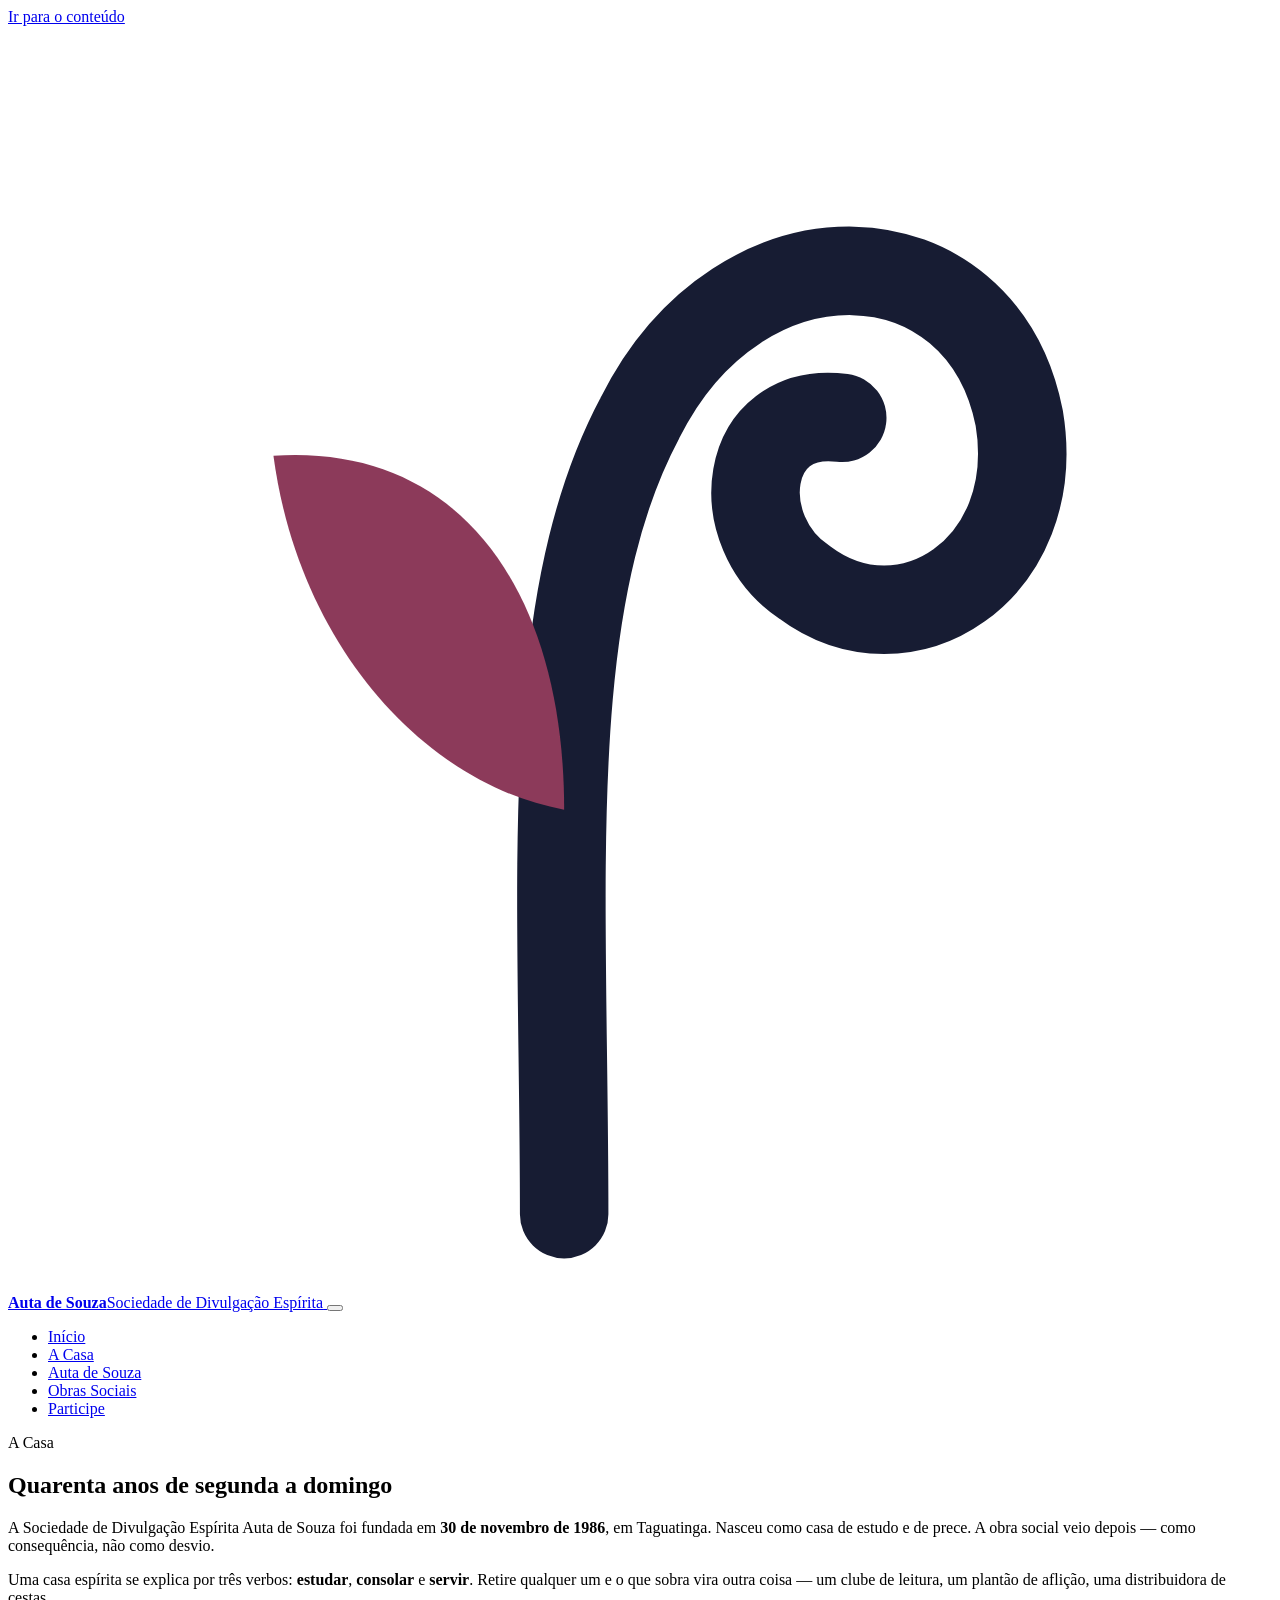
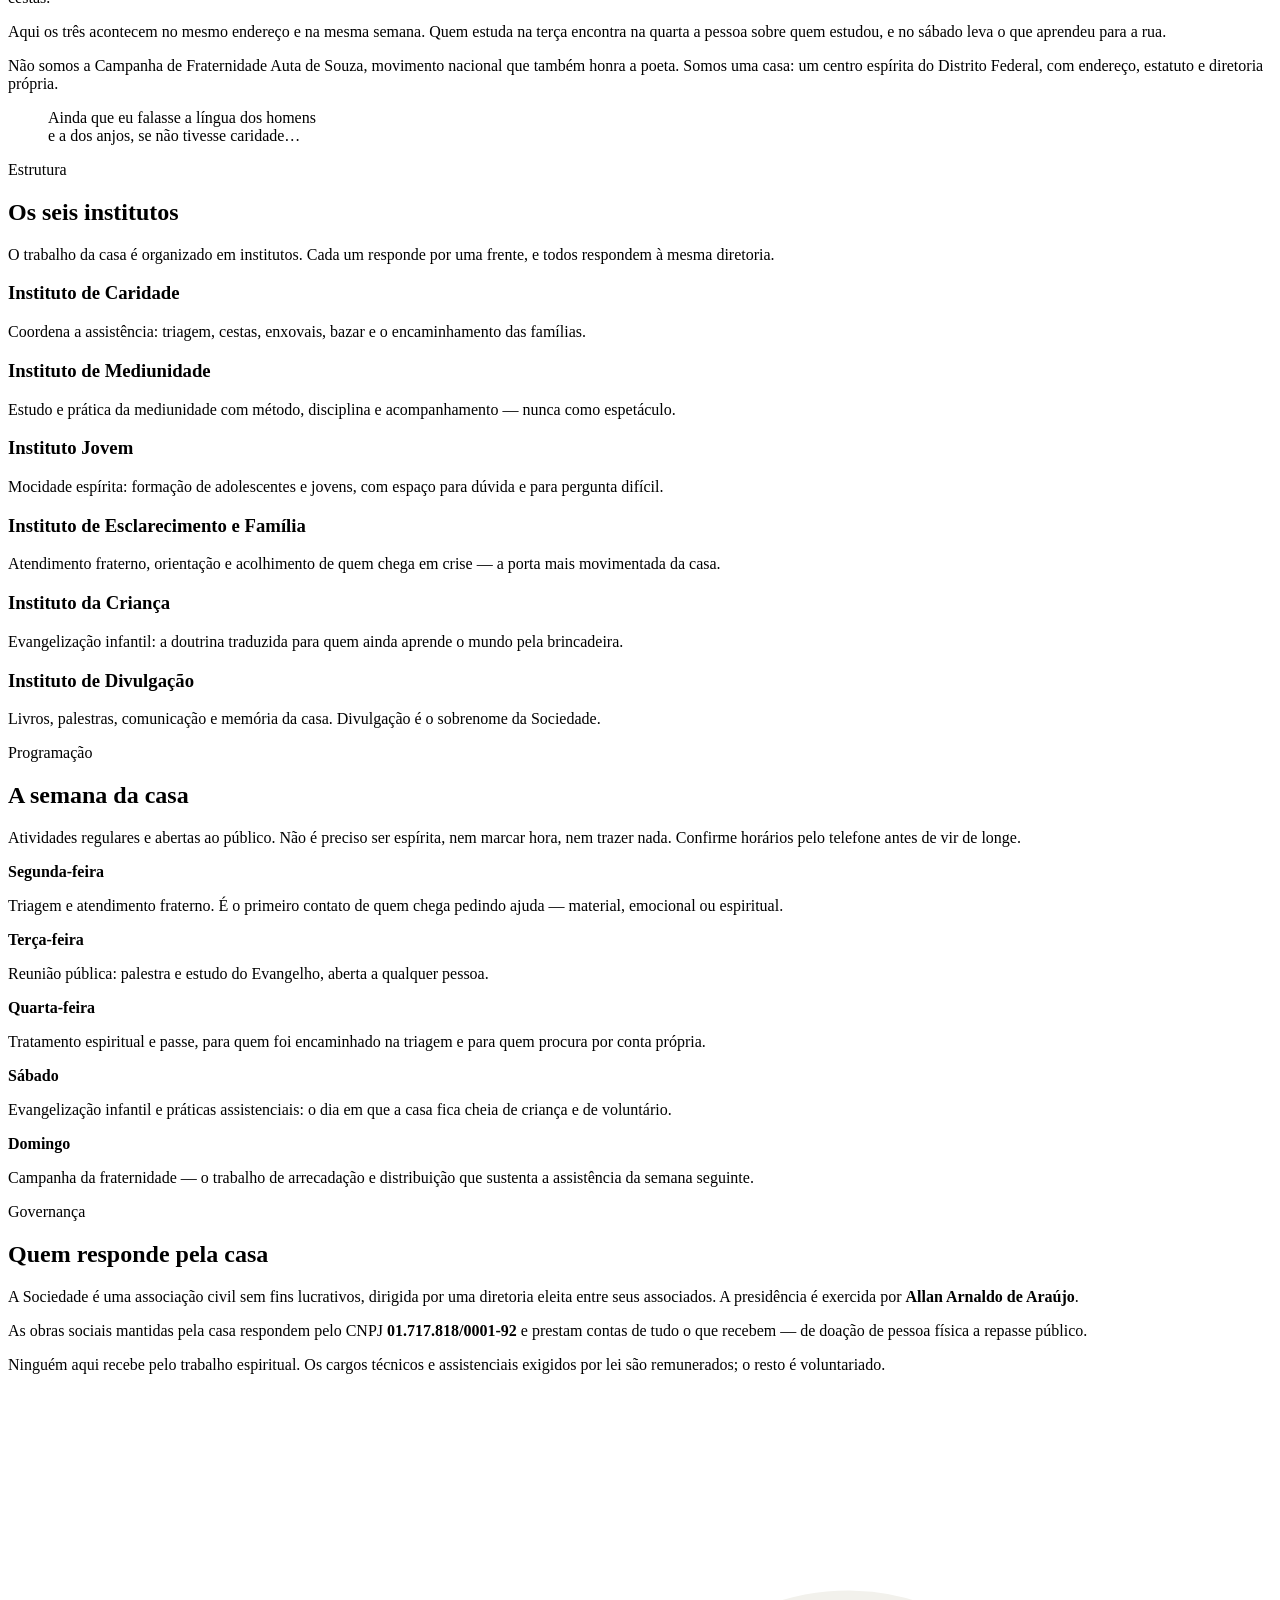
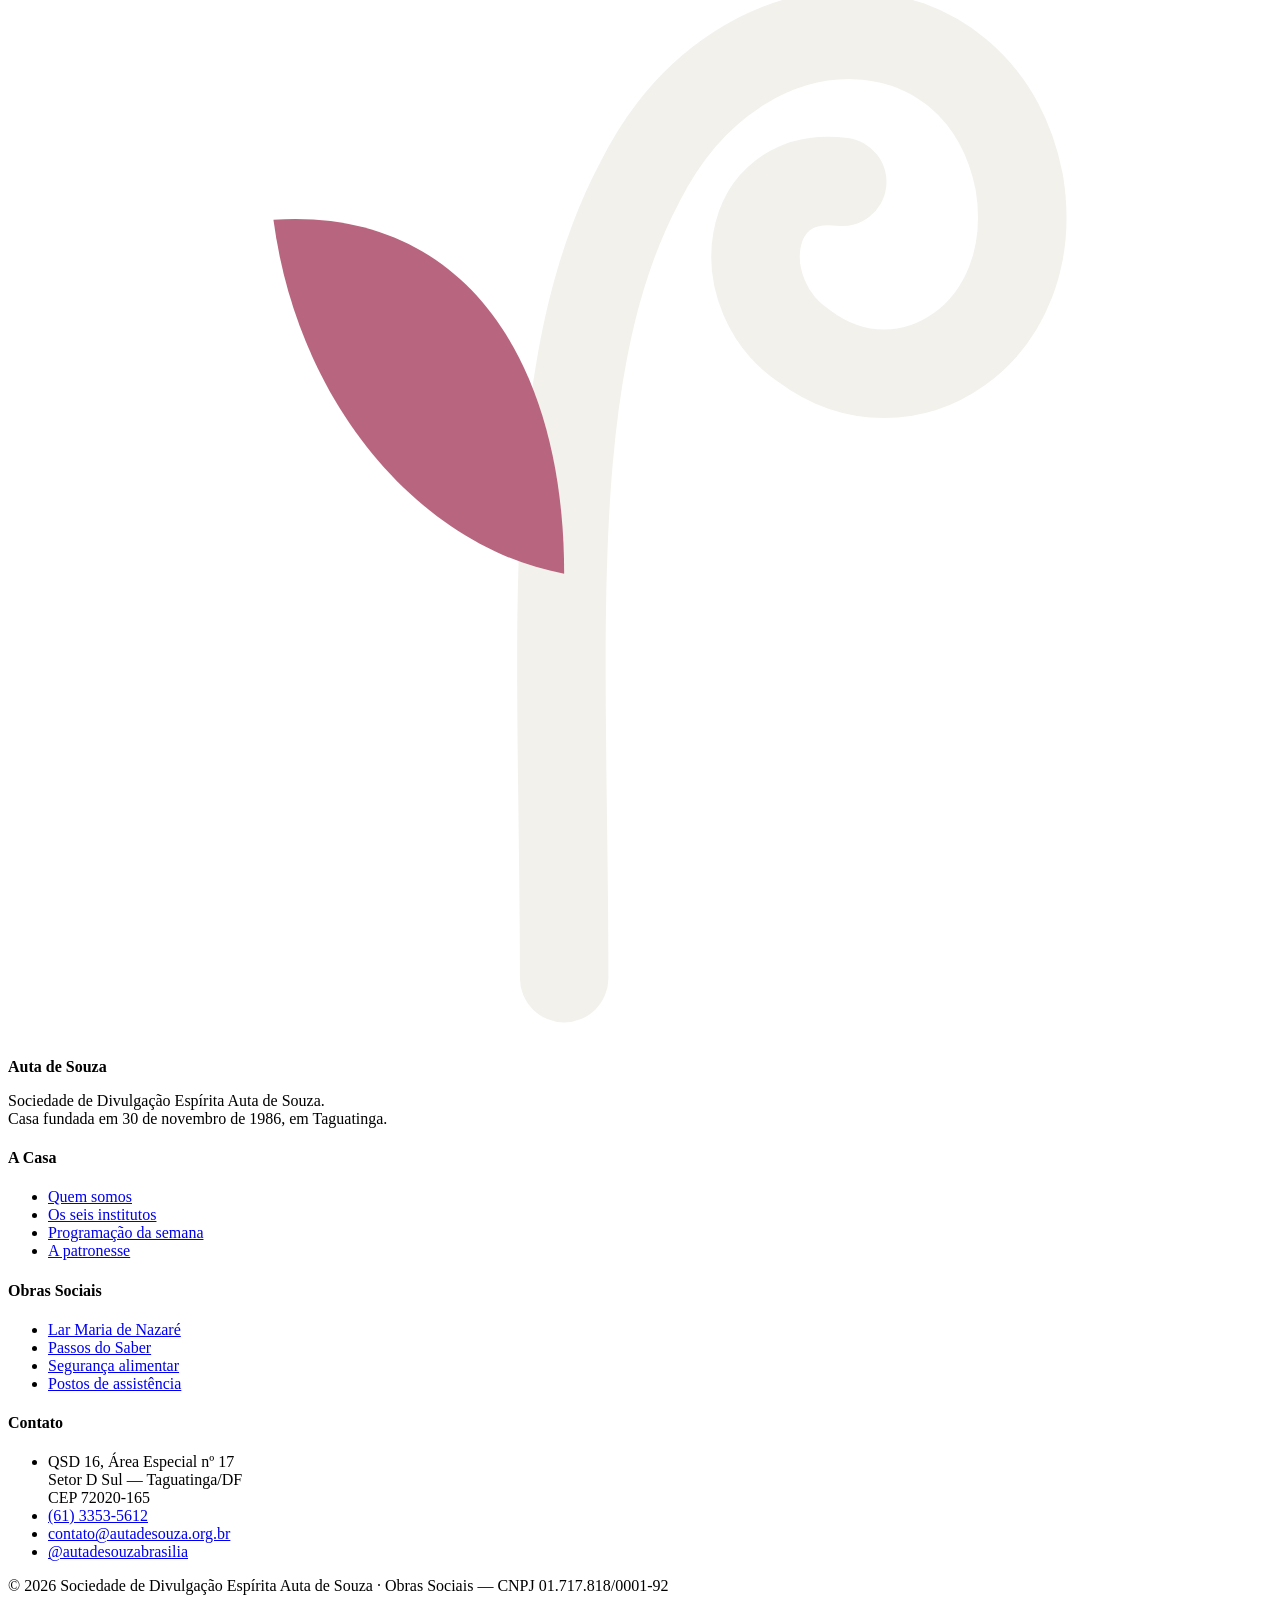
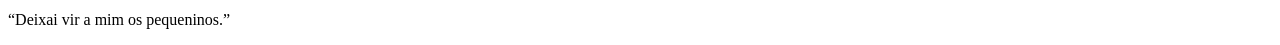
==== a-casa.html @ b7af1f91 "Add files via upload" ====
<!doctype html>
<html lang="pt-BR">
<head>
<meta charset="utf-8">
<meta name="viewport" content="width=device-width,initial-scale=1">
<title>A Casa — Sociedade de Divulgação Espírita Auta de Souza</title>
<meta name="description" content="Fundada em 30 de novembro de 1986 em Taguatinga/DF. Os seis institutos, a programação semanal e a governança da casa.">
<meta name="theme-color" content="#171C33">
<meta property="og:title" content="A Casa — Sociedade de Divulgação Espírita Auta de Souza">
<meta property="og:description" content="Fundada em 30 de novembro de 1986 em Taguatinga/DF. Os seis institutos, a programação semanal e a governança da casa.">
<meta property="og:type" content="website">
<link rel="icon" href="assets/img/marca_sociedade_dalia.svg" type="image/svg+xml">
<link rel="preconnect" href="https://fonts.googleapis.com">
<link rel="preconnect" href="https://fonts.gstatic.com" crossorigin>
<link rel="stylesheet" href="https://fonts.googleapis.com/css2?family=Cormorant+Garamond:ital,wght@0,300;0,400;0,500;0,600;1,300;1,400&family=IBM+Plex+Sans:ital,wght@0,300;0,400;0,500;0,600&display=swap">
<link rel="stylesheet" href="assets/css/style.css">
</head>
<body>
<a class="pular" href="#conteudo">Ir para o conteúdo</a>
<header id="hdr">
  <div class="wrap bar">
    <a class="brand" href="index.html">
      <svg class="" viewBox="0 0 100 100" aria-hidden="true"><path d="M44 94 C44 68 42 46 50 31 C58 15 77 16 80 31 C82 43 71 50 63 44 C57 40 58 30 66 31" stroke="#171C33" stroke-width="7" fill="none" stroke-linecap="round" stroke-linejoin="round"/><path d="M44 62 C33 60 23 49 21 34 C36 33 44 45 44 62 Z" fill="#8C3A5A"/></svg>
      <span class="bt"><b>Auta de Souza</b><span>Sociedade de Divulgação Espírita</span></span>
    </a>
    <button class="burger" id="burger" aria-label="Abrir menu" aria-controls="nav" aria-expanded="false"><i></i><i></i><i></i></button>
    <nav id="nav" aria-label="Principal">
      <ul>
        <li><a href="index.html">Início</a></li>
        <li><a href="a-casa.html" aria-current="page">A Casa</a></li>
        <li><a href="auta.html">Auta de Souza</a></li>
        <li><a href="obras-sociais.html">Obras Sociais</a></li>
        <li><a href="participe.html">Participe</a></li>
      </ul>
    </nav>
  </div>
</header>
<main id="conteudo">

<section class="pagetop">
  <div class="wrap">
    <span class="eyebrow">A Casa</span>
    <h1 class="serif">Quarenta anos de segunda a domingo</h1>
    <p>A Sociedade de Divulgação Espírita Auta de Souza foi fundada em <strong>30 de novembro de 1986</strong>,
       em Taguatinga. Nasceu como casa de estudo e de prece. A obra social veio depois — como consequência,
       não como desvio.</p>
  </div>
</section>

<section>
  <div class="wrap">
    <div class="grid g2">
      <div class="prosa rv">
        <p>Uma casa espírita se explica por três verbos: <strong>estudar</strong>, <strong>consolar</strong>
           e <strong>servir</strong>. Retire qualquer um e o que sobra vira outra coisa — um clube de leitura,
           um plantão de aflição, uma distribuidora de cestas.</p>
        <p>Aqui os três acontecem no mesmo endereço e na mesma semana. Quem estuda na terça encontra na
           quarta a pessoa sobre quem estudou, e no sábado leva o que aprendeu para a rua.</p>
        <p>Não somos a Campanha de Fraternidade Auta de Souza, movimento nacional que também honra a poeta.
           Somos uma casa: um centro espírita do Distrito Federal, com endereço, estatuto e diretoria própria.</p>
      </div>
      <blockquote class="verso rv">Ainda que eu falasse a língua dos homens<br>e a dos anjos, se não tivesse caridade…</blockquote>
    </div>
  </div>
</section>

<section id="institutos" class="escuro">
  <div class="wrap">
    <div class="sec-head rv">
      <span class="eyebrow">Estrutura</span>
      <h2 class="serif">Os seis institutos</h2>
      <p>O trabalho da casa é organizado em institutos. Cada um responde por uma frente,
         e todos respondem à mesma diretoria.</p>
    </div>
    <div class="grid g3">
      <article class="card esc rv"><h3>Instituto de Caridade</h3><p>Coordena a assistência: triagem, cestas, enxovais, bazar e o encaminhamento das famílias.</p></article>
      <article class="card esc rv"><h3>Instituto de Mediunidade</h3><p>Estudo e prática da mediunidade com método, disciplina e acompanhamento — nunca como espetáculo.</p></article>
      <article class="card esc rv"><h3>Instituto Jovem</h3><p>Mocidade espírita: formação de adolescentes e jovens, com espaço para dúvida e para pergunta difícil.</p></article>
      <article class="card esc rv"><h3>Instituto de Esclarecimento e Família</h3><p>Atendimento fraterno, orientação e acolhimento de quem chega em crise — a porta mais movimentada da casa.</p></article>
      <article class="card esc rv"><h3>Instituto da Criança</h3><p>Evangelização infantil: a doutrina traduzida para quem ainda aprende o mundo pela brincadeira.</p></article>
      <article class="card esc rv"><h3>Instituto de Divulgação</h3><p>Livros, palestras, comunicação e memória da casa. Divulgação é o sobrenome da Sociedade.</p></article>
    </div>
  </div>
</section>

<section id="semana">
  <div class="wrap">
    <div class="sec-head rv">
      <span class="eyebrow">Programação</span>
      <h2 class="serif">A semana da casa</h2>
      <p>Atividades regulares e abertas ao público. Não é preciso ser espírita, nem marcar hora,
         nem trazer nada. Confirme horários pelo telefone antes de vir de longe.</p>
    </div>
    <div class="semana rv">
      <div class="dia"><b>Segunda-feira</b><p>Triagem e atendimento fraterno. É o primeiro contato de quem chega pedindo ajuda — material, emocional ou espiritual.</p></div>
      <div class="dia"><b>Terça-feira</b><p>Reunião pública: palestra e estudo do Evangelho, aberta a qualquer pessoa.</p></div>
      <div class="dia"><b>Quarta-feira</b><p>Tratamento espiritual e passe, para quem foi encaminhado na triagem e para quem procura por conta própria.</p></div>
      <div class="dia"><b>Sábado</b><p>Evangelização infantil e práticas assistenciais: o dia em que a casa fica cheia de criança e de voluntário.</p></div>
      <div class="dia"><b>Domingo</b><p>Campanha da fraternidade — o trabalho de arrecadação e distribuição que sustenta a assistência da semana seguinte.</p></div>
    </div>
  </div>
</section>

<section class="escuro">
  <div class="wrap">
    <div class="sec-head rv"><span class="eyebrow">Governança</span><h2 class="serif">Quem responde pela casa</h2></div>
    <div class="prosa rv">
      <p>A Sociedade é uma associação civil sem fins lucrativos, dirigida por uma diretoria eleita entre
         seus associados. A presidência é exercida por <strong>Allan Arnaldo de Araújo</strong>.</p>
      <p>As obras sociais mantidas pela casa respondem pelo CNPJ <strong>01.717.818/0001-92</strong> e
         prestam contas de tudo o que recebem — de doação de pessoa física a repasse público.</p>
      <p>Ninguém aqui recebe pelo trabalho espiritual. Os cargos técnicos e assistenciais exigidos por lei
         são remunerados; o resto é voluntariado.</p>
    </div>
  </div>
</section>
</main>
<footer>
  <div class="wrap">
    <div class="cols">
      <div>
        <div class="fbrand"><svg class="" viewBox="0 0 100 100" aria-hidden="true"><path d="M44 94 C44 68 42 46 50 31 C58 15 77 16 80 31 C82 43 71 50 63 44 C57 40 58 30 66 31" stroke="#F2F1EC" stroke-width="7" fill="none" stroke-linecap="round" stroke-linejoin="round"/><path d="M44 62 C33 60 23 49 21 34 C36 33 44 45 44 62 Z" fill="#B8657F"/></svg><b>Auta de Souza</b></div>
        <p>Sociedade de Divulgação Espírita Auta de Souza.<br>Casa fundada em 30 de novembro de 1986, em Taguatinga.</p>
      </div>
      <div>
        <h4>A Casa</h4>
        <ul>
          <li><a href="a-casa.html">Quem somos</a></li>
          <li><a href="a-casa.html#institutos">Os seis institutos</a></li>
          <li><a href="a-casa.html#semana">Programação da semana</a></li>
          <li><a href="auta.html">A patronesse</a></li>
        </ul>
      </div>
      <div>
        <h4>Obras Sociais</h4>
        <ul>
          <li><a href="obras-sociais.html#lar">Lar Maria de Nazaré</a></li>
          <li><a href="obras-sociais.html#passos">Passos do Saber</a></li>
          <li><a href="obras-sociais.html#alimentar">Segurança alimentar</a></li>
          <li><a href="obras-sociais.html#assistencia">Postos de assistência</a></li>
        </ul>
      </div>
      <div>
        <h4>Contato</h4>
        <ul>
          <li>QSD 16, Área Especial nº 17<br>Setor D Sul — Taguatinga/DF<br>CEP 72020-165</li>
          <li><a href="tel:+556133535612">(61) 3353-5612</a></li>
          <li><a href="mailto:contato@autadesouza.org.br">contato@autadesouza.org.br</a></li>
          <li><a href="https://www.instagram.com/autadesouzabrasilia/" rel="noopener">@autadesouzabrasilia</a></li>
        </ul>
      </div>
    </div>
    <div class="fim">
      <p>© 2026 Sociedade de Divulgação Espírita Auta de Souza · Obras Sociais — CNPJ 01.717.818/0001-92</p>
      <p style="margin-top:.4rem">“Deixai vir a mim os pequeninos.”</p>
    </div>
  </div>
</footer>
<script src="assets/js/main.js"></script>
</body>
</html>
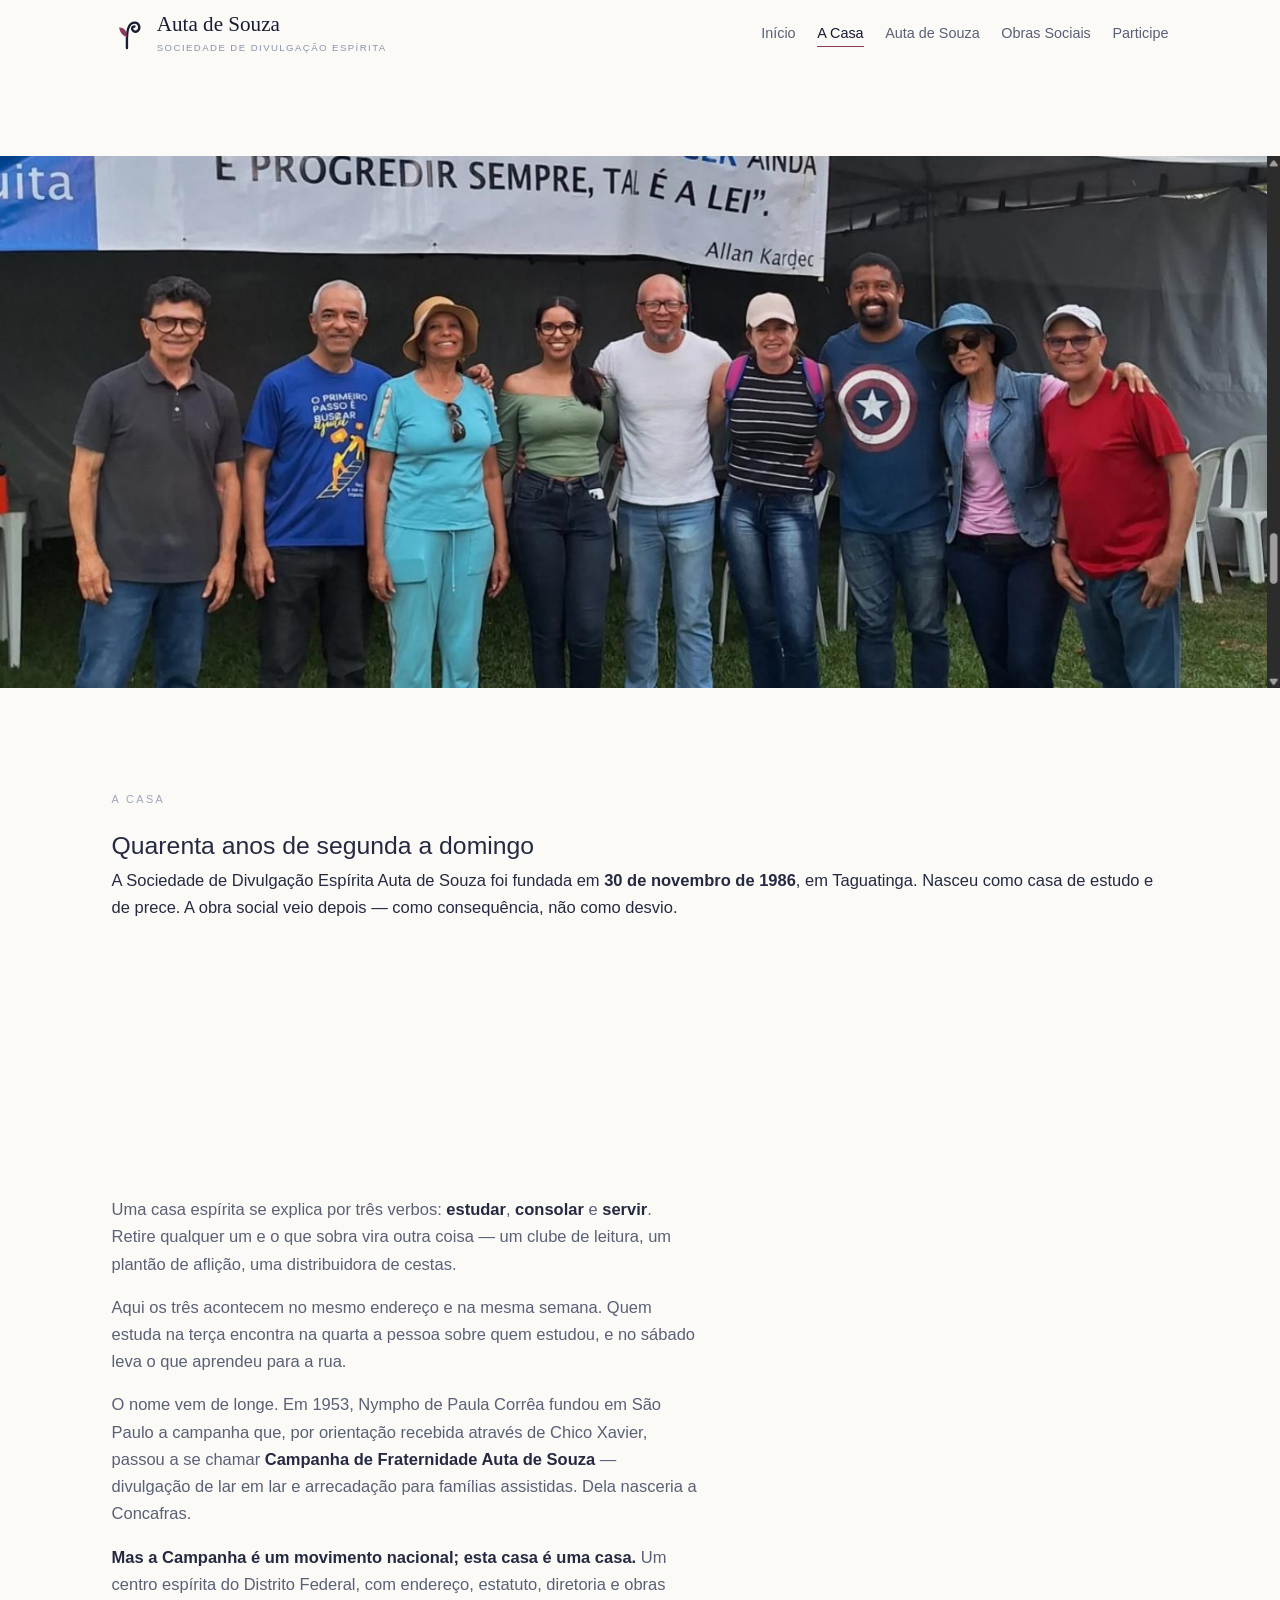
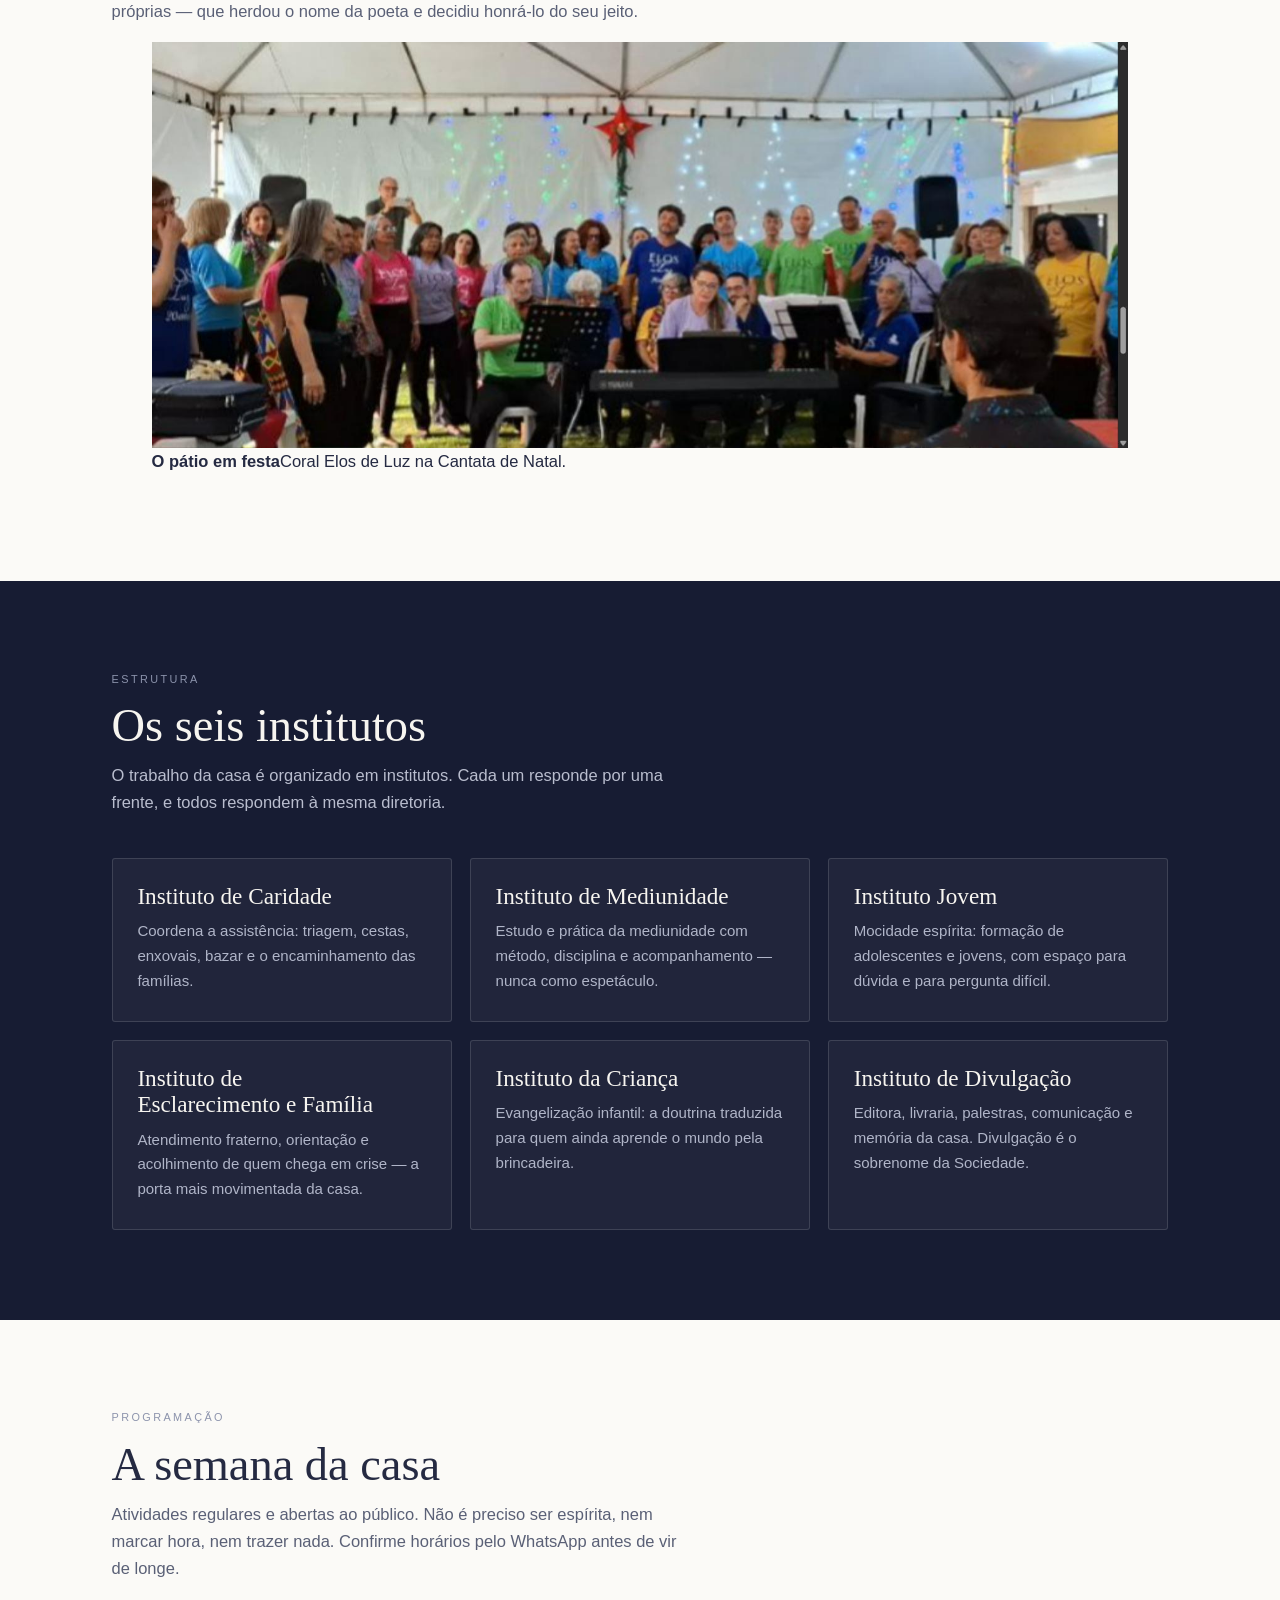
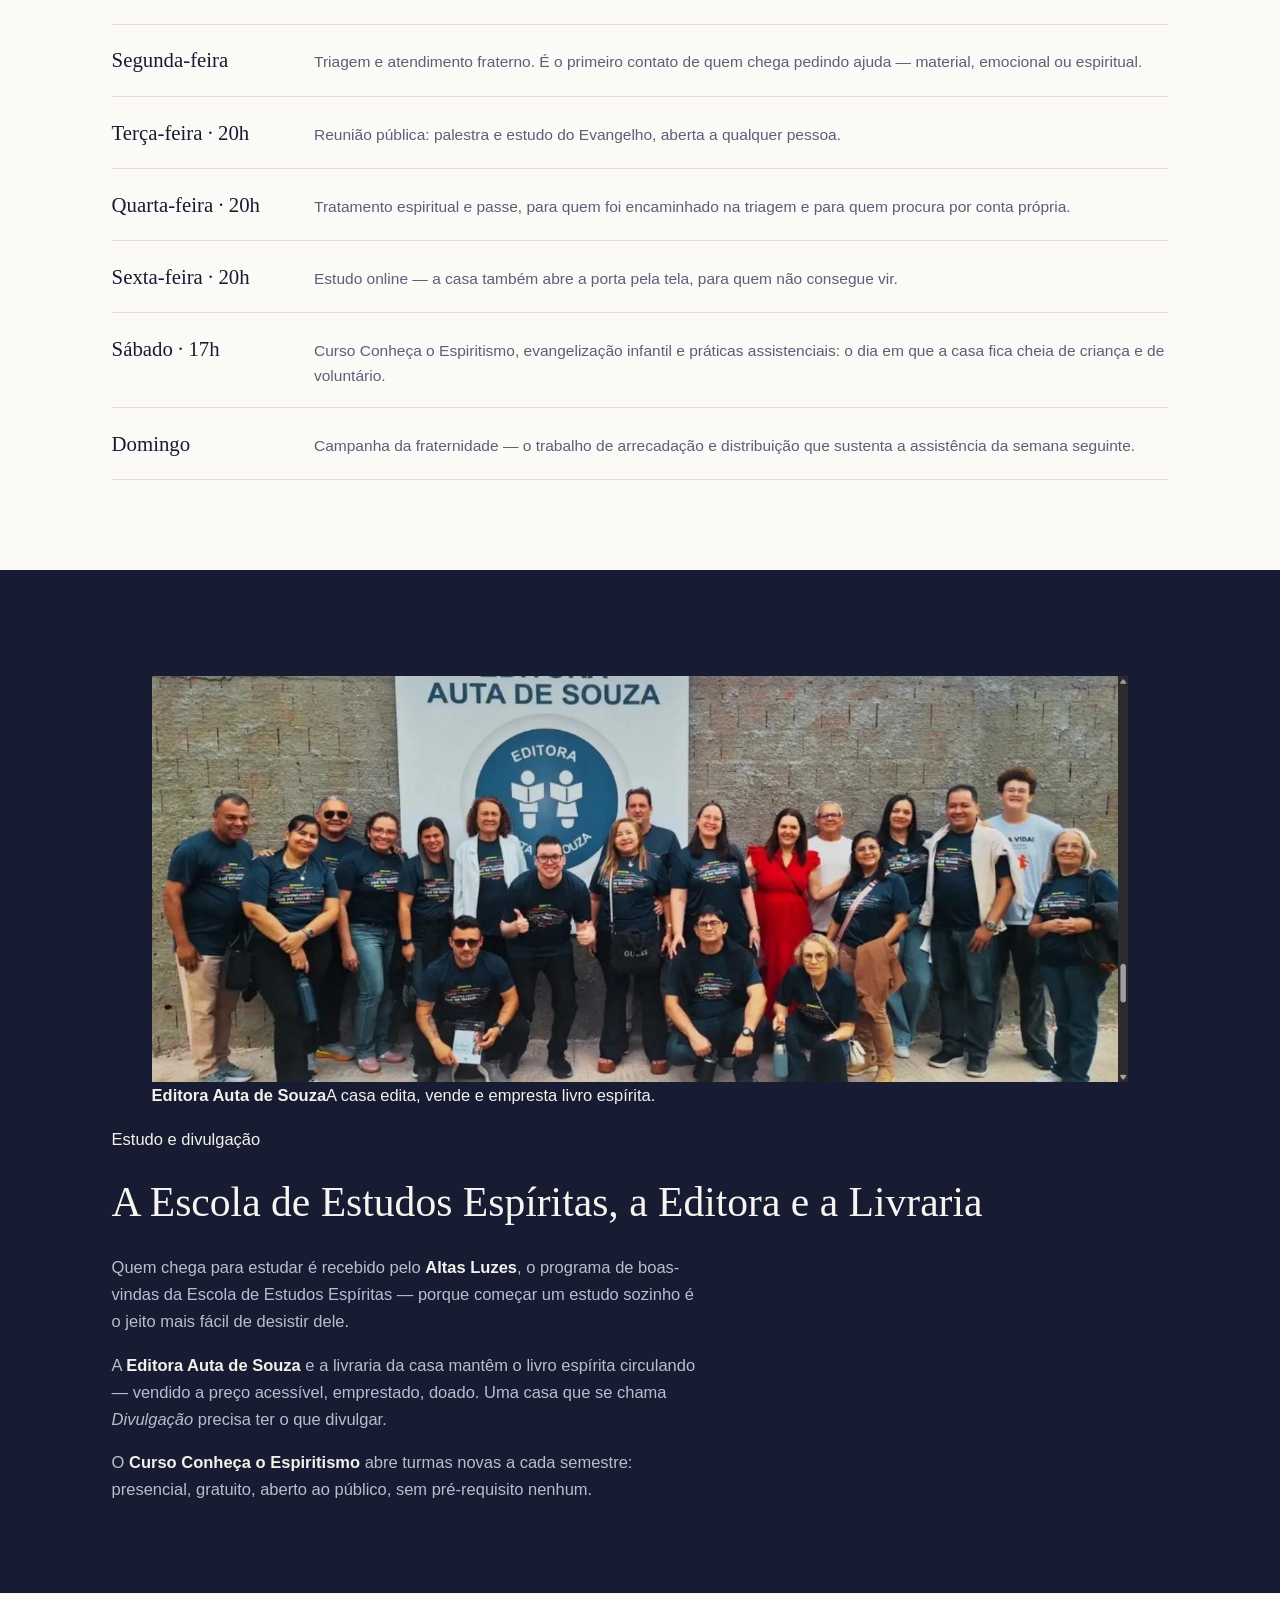
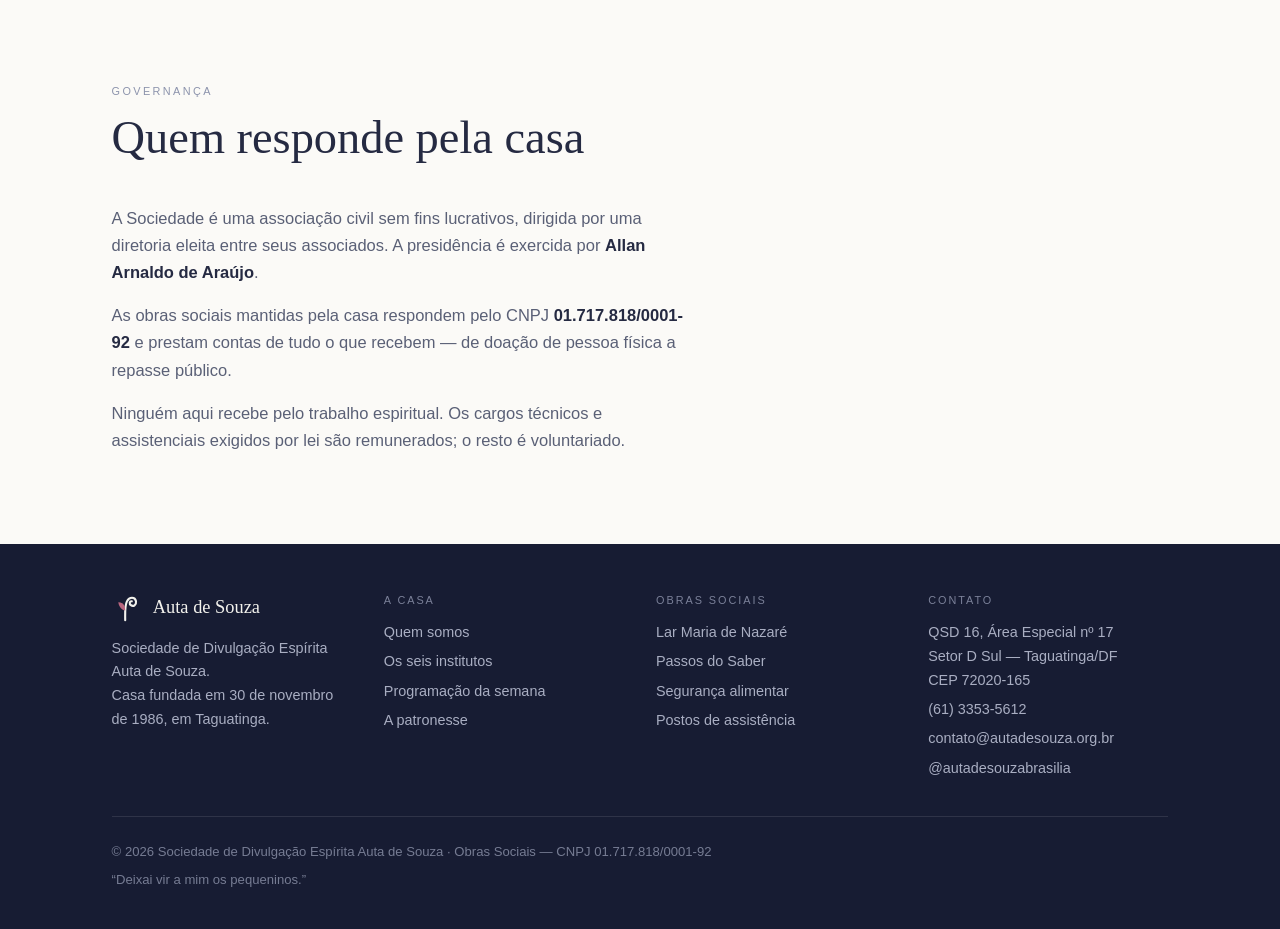
==== commit 0dbb4160: "Add files via upload" ====
--- a/a-casa.html
+++ b/a-casa.html
@@ -4,10 +4,10 @@
 <meta charset="utf-8">
 <meta name="viewport" content="width=device-width,initial-scale=1">
 <title>A Casa — Sociedade de Divulgação Espírita Auta de Souza</title>
-<meta name="description" content="Fundada em 30 de novembro de 1986 em Taguatinga/DF. Os seis institutos, a programação semanal e a governança da casa.">
+<meta name="description" content="Fundada em 30 de novembro de 1986 em Taguatinga/DF. Os seis institutos, a programação semanal, a Escola de Estudos Espíritas e a governança da casa.">
 <meta name="theme-color" content="#171C33">
 <meta property="og:title" content="A Casa — Sociedade de Divulgação Espírita Auta de Souza">
-<meta property="og:description" content="Fundada em 30 de novembro de 1986 em Taguatinga/DF. Os seis institutos, a programação semanal e a governança da casa.">
+<meta property="og:description" content="Fundada em 30 de novembro de 1986 em Taguatinga/DF. Os seis institutos, a programação semanal, a Escola de Estudos Espíritas e a governança da casa.">
 <meta property="og:type" content="website">
 <link rel="icon" href="assets/img/marca_sociedade_dalia.svg" type="image/svg+xml">
 <link rel="preconnect" href="https://fonts.googleapis.com">
@@ -37,11 +37,12 @@
 </header>
 <main id="conteudo">
 
-<section class="pagetop">
-  <div class="wrap">
-    <span class="eyebrow">A Casa</span>
-    <h1 class="serif">Quarenta anos de segunda a domingo</h1>
-    <p>A Sociedade de Divulgação Espírita Auta de Souza foi fundada em <strong>30 de novembro de 1986</strong>,
+<section class="hero-foto" style="--h:1">
+  <div class="bg"><img src="assets/img/voluntarios-encontro.jpg" alt="Trabalhadores da casa reunidos em encontro"></div>
+  <div class="wrap" style="padding-block:clamp(3.4rem,8vw,6rem)">
+    <span class="eyebrow" style="color:#9FA5BC">A Casa</span>
+    <h1 style="margin-top:.9rem">Quarenta anos de segunda a domingo</h1>
+    <p class="lead">A Sociedade de Divulgação Espírita Auta de Souza foi fundada em <strong>30 de novembro de 1986</strong>,
        em Taguatinga. Nasceu como casa de estudo e de prece. A obra social veio depois — como consequência,
        não como desvio.</p>
   </div>
@@ -49,17 +50,22 @@
 
 <section>
   <div class="wrap">
-    <div class="grid g2">
+    <div class="duo">
       <div class="prosa rv">
         <p>Uma casa espírita se explica por três verbos: <strong>estudar</strong>, <strong>consolar</strong>
            e <strong>servir</strong>. Retire qualquer um e o que sobra vira outra coisa — um clube de leitura,
            um plantão de aflição, uma distribuidora de cestas.</p>
         <p>Aqui os três acontecem no mesmo endereço e na mesma semana. Quem estuda na terça encontra na
            quarta a pessoa sobre quem estudou, e no sábado leva o que aprendeu para a rua.</p>
-        <p>Não somos a Campanha de Fraternidade Auta de Souza, movimento nacional que também honra a poeta.
-           Somos uma casa: um centro espírita do Distrito Federal, com endereço, estatuto e diretoria própria.</p>
+        <p>O nome vem de longe. Em 1953, Nympho de Paula Corrêa fundou em São Paulo a campanha que,
+           por orientação recebida através de Chico Xavier, passou a se chamar
+           <strong>Campanha de Fraternidade Auta de Souza</strong> — divulgação de lar em lar e arrecadação
+           para famílias assistidas. Dela nasceria a Concafras.</p>
+        <p><strong>Mas a Campanha é um movimento nacional; esta casa é uma casa.</strong> Um centro espírita
+           do Distrito Federal, com endereço, estatuto, diretoria e obras próprias — que herdou o nome da
+           poeta e decidiu honrá-lo do seu jeito.</p>
       </div>
-      <blockquote class="verso rv">Ainda que eu falasse a língua dos homens<br>e a dos anjos, se não tivesse caridade…</blockquote>
+      <figure class="foto rv"><img src="assets/img/coral-elos-de-luz.jpg" alt="O pátio em festa" loading="lazy"><figcaption><b>O pátio em festa</b>Coral Elos de Luz na Cantata de Natal.</figcaption></figure>
     </div>
   </div>
 </section>
@@ -78,7 +84,7 @@
       <article class="card esc rv"><h3>Instituto Jovem</h3><p>Mocidade espírita: formação de adolescentes e jovens, com espaço para dúvida e para pergunta difícil.</p></article>
       <article class="card esc rv"><h3>Instituto de Esclarecimento e Família</h3><p>Atendimento fraterno, orientação e acolhimento de quem chega em crise — a porta mais movimentada da casa.</p></article>
       <article class="card esc rv"><h3>Instituto da Criança</h3><p>Evangelização infantil: a doutrina traduzida para quem ainda aprende o mundo pela brincadeira.</p></article>
-      <article class="card esc rv"><h3>Instituto de Divulgação</h3><p>Livros, palestras, comunicação e memória da casa. Divulgação é o sobrenome da Sociedade.</p></article>
+      <article class="card esc rv"><h3>Instituto de Divulgação</h3><p>Editora, livraria, palestras, comunicação e memória da casa. Divulgação é o sobrenome da Sociedade.</p></article>
     </div>
   </div>
 </section>
@@ -89,19 +95,41 @@
       <span class="eyebrow">Programação</span>
       <h2 class="serif">A semana da casa</h2>
       <p>Atividades regulares e abertas ao público. Não é preciso ser espírita, nem marcar hora,
-         nem trazer nada. Confirme horários pelo telefone antes de vir de longe.</p>
+         nem trazer nada. Confirme horários pelo WhatsApp antes de vir de longe.</p>
     </div>
     <div class="semana rv">
       <div class="dia"><b>Segunda-feira</b><p>Triagem e atendimento fraterno. É o primeiro contato de quem chega pedindo ajuda — material, emocional ou espiritual.</p></div>
-      <div class="dia"><b>Terça-feira</b><p>Reunião pública: palestra e estudo do Evangelho, aberta a qualquer pessoa.</p></div>
-      <div class="dia"><b>Quarta-feira</b><p>Tratamento espiritual e passe, para quem foi encaminhado na triagem e para quem procura por conta própria.</p></div>
-      <div class="dia"><b>Sábado</b><p>Evangelização infantil e práticas assistenciais: o dia em que a casa fica cheia de criança e de voluntário.</p></div>
+      <div class="dia"><b>Terça-feira · 20h</b><p>Reunião pública: palestra e estudo do Evangelho, aberta a qualquer pessoa.</p></div>
+      <div class="dia"><b>Quarta-feira · 20h</b><p>Tratamento espiritual e passe, para quem foi encaminhado na triagem e para quem procura por conta própria.</p></div>
+      <div class="dia"><b>Sexta-feira · 20h</b><p>Estudo online — a casa também abre a porta pela tela, para quem não consegue vir.</p></div>
+      <div class="dia"><b>Sábado · 17h</b><p>Curso Conheça o Espiritismo, evangelização infantil e práticas assistenciais: o dia em que a casa fica cheia de criança e de voluntário.</p></div>
       <div class="dia"><b>Domingo</b><p>Campanha da fraternidade — o trabalho de arrecadação e distribuição que sustenta a assistência da semana seguinte.</p></div>
     </div>
   </div>
 </section>
 
 <section class="escuro">
+  <div class="wrap">
+    <div class="duo inv">
+      <figure class="foto rv"><img src="assets/img/equipe-editora.jpg" alt="Editora Auta de Souza" loading="lazy"><figcaption><b>Editora Auta de Souza</b>A casa edita, vende e empresta livro espírita.</figcaption></figure>
+      <div>
+        <span class="pill">Estudo e divulgação</span>
+        <h2 class="serif" style="font-size:clamp(1.8rem,3.4vw,2.6rem);margin:.9rem 0 1.1rem;color:#F7F5F0">A Escola de Estudos Espíritas, a Editora e a Livraria</h2>
+        <div class="prosa">
+          <p>Quem chega para estudar é recebido pelo <strong>Altas Luzes</strong>, o programa de boas-vindas da
+             Escola de Estudos Espíritas — porque começar um estudo sozinho é o jeito mais fácil de desistir dele.</p>
+          <p>A <strong>Editora Auta de Souza</strong> e a livraria da casa mantêm o livro espírita circulando —
+             vendido a preço acessível, emprestado, doado. Uma casa que se chama <em>Divulgação</em> precisa
+             ter o que divulgar.</p>
+          <p>O <strong>Curso Conheça o Espiritismo</strong> abre turmas novas a cada semestre: presencial,
+             gratuito, aberto ao público, sem pré-requisito nenhum.</p>
+        </div>
+      </div>
+    </div>
+  </div>
+</section>
+
+<section>
   <div class="wrap">
     <div class="sec-head rv"><span class="eyebrow">Governança</span><h2 class="serif">Quem responde pela casa</h2></div>
     <div class="prosa rv">
--- a/assets/css/style.css
+++ b/assets/css/style.css
@@ -0,0 +1,170 @@
+/* Sociedade de Divulgação Espírita Auta de Souza — sistema visual */
+:root{
+  --noite:#171C33; --noite-2:#2E3554; --dalia:#8C3A5A; --dalia-cl:#B8657F;
+  --horto:#3F6B54; --luz:#C08A4E; --cerrado:#2F6E8C;
+  --papel:#FBFAF7; --papel-2:#F3F0E9; --branco:#fff;
+  --texto:#252A42; --texto-2:#5A6076; --mist:#8C93AC; --linha:#E2DFD7;
+  --serif:"Cormorant Garamond",Georgia,"Times New Roman",serif;
+  --sans:"IBM Plex Sans",-apple-system,BlinkMacSystemFont,"Segoe UI",Roboto,sans-serif;
+  --wrap:1140px; --sombra:0 1px 2px rgba(23,28,51,.05),0 14px 40px -22px rgba(23,28,51,.28);
+}
+*{box-sizing:border-box}
+.pular{position:absolute;left:-999px;top:0;z-index:100;background:var(--noite);color:#fff;padding:.7rem 1.1rem}
+.pular:focus{left:0}
+html{scroll-behavior:smooth}
+body{margin:0;background:var(--papel);color:var(--texto);font-family:var(--sans);
+  font-size:16.5px;line-height:1.65;-webkit-font-smoothing:antialiased}
+img{max-width:100%;display:block}
+a{color:inherit;text-decoration:none}
+h1,h2,h3,h4{margin:0;font-weight:400;text-wrap:balance}
+p{margin:0}
+.wrap{max-width:var(--wrap);margin-inline:auto;padding-inline:clamp(1.15rem,4vw,2.6rem)}
+section{padding-block:clamp(3.6rem,7vw,6.2rem)}
+.serif{font-family:var(--serif)}
+.eyebrow{font-size:.68rem;letter-spacing:.22em;text-transform:uppercase;color:var(--mist);font-weight:500}
+.rule{height:1px;background:var(--linha);border:0;margin:0}
+
+/* cabeçalho */
+header{position:sticky;top:0;z-index:60;background:rgba(251,250,247,.92);
+  backdrop-filter:saturate(1.4) blur(10px);border-bottom:1px solid transparent;transition:border-color .3s}
+header.solid{border-bottom-color:var(--linha)}
+.bar{display:flex;align-items:center;gap:1.2rem;padding-block:.75rem}
+.brand{display:flex;align-items:center;gap:.7rem}
+.brand svg{width:34px;height:34px;flex:none}
+.brand b{font-family:var(--serif);font-size:1.32rem;font-weight:500;line-height:1;color:var(--noite)}
+.brand .bt{display:block}
+.brand .bt span{display:block;font-size:.6rem;letter-spacing:.15em;text-transform:uppercase;color:var(--mist);margin-top:.16rem;line-height:1.2}
+@media(max-width:420px){.brand .bt span{display:none}}
+nav{margin-left:auto}
+nav ul{display:flex;gap:1.35rem;list-style:none;margin:0;padding:0}
+nav a{font-size:.9rem;color:var(--texto-2);padding-block:.3rem;border-bottom:1.5px solid transparent}
+nav a:hover,nav a:focus-visible{color:var(--noite);border-bottom-color:var(--dalia)}
+.burger{display:none;margin-left:auto;background:none;border:0;padding:.4rem;cursor:pointer}
+.burger i{display:block;width:22px;height:1.6px;background:var(--noite);margin:4px 0}
+@media(max-width:900px){
+  nav{position:fixed;inset:56px 0 auto;background:var(--papel);border-bottom:1px solid var(--linha);
+    display:none;padding:1rem 1.4rem 1.6rem}
+  nav.open{display:block}
+  nav ul{flex-direction:column;gap:.2rem}
+  nav a{display:block;padding-block:.6rem;border-bottom:1px solid var(--linha)}
+  .burger{display:block}
+}
+
+/* hero */
+.hero{background:var(--noite);color:#F2F1EC;position:relative;overflow:hidden}
+.hero::after{content:"";position:absolute;inset:auto -10% -40% 40%;height:70%;
+  background:radial-gradient(closest-side,rgba(140,58,90,.32),transparent 70%);pointer-events:none}
+.hero .wrap{position:relative;z-index:2;padding-block:clamp(4rem,11vw,8rem)}
+.hero .mark{width:74px;height:74px;margin-bottom:2rem}
+.hero h1{font-family:var(--serif);font-size:clamp(2.5rem,7vw,5rem);line-height:1.02;
+  font-weight:300;letter-spacing:-.015em;max-width:16ch}
+.hero h1 em{font-style:italic;color:var(--dalia-cl)}
+.hero p{margin-top:1.4rem;max-width:52ch;color:#C3C6D6;font-size:1.06rem}
+.hero .acts{display:flex;flex-wrap:wrap;gap:.75rem;margin-top:2.2rem}
+.btn{display:inline-block;padding:.72rem 1.5rem;border-radius:2px;font-size:.92rem;font-weight:500;
+  border:1px solid transparent;transition:transform .18s ease,background .2s}
+.btn:hover{transform:translateY(-1px)}
+.btn-d{background:var(--dalia);color:#fff}
+.btn-d:hover{background:#7B3150}
+.btn-g{border-color:rgba(255,255,255,.36);color:#F2F1EC}
+.btn-g:hover{background:rgba(255,255,255,.09)}
+.btn-n{background:var(--noite);color:#F2F1EC}
+
+/* faixa de números */
+.faixa{background:var(--papel-2);border-block:1px solid var(--linha)}
+.faixa .wrap{display:grid;gap:1.4rem;grid-template-columns:repeat(auto-fit,minmax(180px,1fr));
+  padding-block:2.4rem}
+.num b{font-family:var(--serif);font-size:2.6rem;line-height:1;color:var(--noite);display:block}
+.num span{font-size:.9rem;color:var(--texto-2);display:block;margin-top:.35rem}
+
+/* cabeçalho de seção */
+.sec-head{max-width:62ch;margin-bottom:2.6rem;display:flex;flex-direction:column;gap:.7rem}
+.sec-head.center{margin-inline:auto;text-align:center;align-items:center}
+.sec-head h2{font-family:var(--serif);font-size:clamp(1.9rem,3.8vw,2.9rem);line-height:1.1}
+.sec-head p{color:var(--texto-2)}
+
+/* prosa */
+.prosa{max-width:64ch;display:flex;flex-direction:column;gap:1rem;color:var(--texto-2)}
+.prosa strong{color:var(--texto);font-weight:600}
+.verso{font-family:var(--serif);font-style:italic;font-size:clamp(1.35rem,2.8vw,1.9rem);
+  line-height:1.35;color:var(--noite);border-left:2px solid var(--dalia);padding-left:1.3rem}
+
+/* grades */
+.grid{display:grid;gap:1.1rem}
+.g3{grid-template-columns:repeat(auto-fit,minmax(280px,1fr))}
+.g2{grid-template-columns:repeat(auto-fit,minmax(330px,1fr))}
+.card{background:var(--branco);border:1px solid var(--linha);border-radius:3px;padding:1.5rem 1.55rem 1.7rem;
+  box-shadow:var(--sombra);display:flex;flex-direction:column;gap:.6rem}
+.card svg{width:34px;height:34px}
+.card h3{font-family:var(--serif);font-size:1.45rem;line-height:1.15;font-weight:500;color:var(--noite)}
+.card p{font-size:.94rem;color:var(--texto-2)}
+
+/* semana */
+.semana{display:grid;gap:0;border-top:1px solid var(--linha)}
+.dia{display:grid;grid-template-columns:minmax(120px,180px) 1fr;gap:1.4rem;
+  padding-block:1.15rem;border-bottom:1px solid var(--linha);align-items:baseline}
+@media(max-width:640px){.dia{grid-template-columns:1fr;gap:.25rem}}
+.dia b{font-family:var(--serif);font-size:1.3rem;font-weight:500;color:var(--noite)}
+.dia p{color:var(--texto-2);font-size:.97rem}
+
+/* obras */
+.obra{display:grid;grid-template-columns:auto 1fr;gap:1.3rem;align-items:start;
+  padding-block:1.35rem;border-bottom:1px solid var(--linha)}
+.obra:first-of-type{border-top:1px solid var(--linha)}
+.obra svg{width:44px;height:44px}
+.obra h3{font-family:var(--serif);font-size:1.6rem;line-height:1.1;font-weight:500;color:var(--noite)}
+.obra .tag{font-size:.66rem;letter-spacing:.16em;text-transform:uppercase;color:var(--mist);font-weight:600}
+.obra p{color:var(--texto-2);font-size:.96rem;margin-top:.4rem;max-width:60ch}
+
+/* faixa escura */
+.escuro{background:var(--noite);color:#F2F1EC}
+.escuro .sec-head h2{color:#F7F5F0}
+.escuro .sec-head p,.escuro .prosa{color:#B9BDCE}
+.escuro .prosa strong{color:#F2F1EC}
+.escuro .verso{color:#F2F1EC;border-left-color:var(--dalia-cl)}
+
+/* contato */
+.contato-grid{display:grid;gap:1.4rem;grid-template-columns:repeat(auto-fit,minmax(240px,1fr))}
+.ct b{display:block;font-size:.68rem;letter-spacing:.18em;text-transform:uppercase;color:var(--mist);margin-bottom:.4rem}
+.ct p,.ct a{font-size:1rem;color:var(--texto)}
+.ct a:hover{color:var(--dalia)}
+
+/* rodapé */
+footer{background:var(--noite);color:#A9AEC2;padding-block:3rem 2.4rem;font-size:.9rem}
+footer .cols{display:grid;gap:2rem;grid-template-columns:repeat(auto-fit,minmax(200px,1fr));margin-bottom:2.2rem}
+footer h4{font-size:.68rem;letter-spacing:.18em;text-transform:uppercase;color:#7B8199;margin-bottom:.7rem}
+footer ul{list-style:none;margin:0;padding:0;display:flex;flex-direction:column;gap:.35rem}
+footer a:hover{color:#F2F1EC}
+footer .fim{border-top:1px solid rgba(255,255,255,.1);padding-top:1.5rem;font-size:.82rem;color:#767C93}
+.fbrand{display:flex;align-items:center;gap:.7rem;margin-bottom:.9rem}
+.fbrand svg{width:30px;height:30px}
+.fbrand b{font-family:var(--serif);font-size:1.15rem;color:#F2F1EC;font-weight:500}
+
+.rv{opacity:0;transform:translateY(14px);transition:opacity .7s ease,transform .7s cubic-bezier(.22,.9,.28,1)}
+.rv.in{opacity:1;transform:none}
+@media(prefers-reduced-motion:reduce){.rv{opacity:1;transform:none;transition:none}html{scroll-behavior:auto}}
+:focus-visible{outline:2px solid var(--dalia);outline-offset:3px}
+
+nav a[aria-current="page"]{color:var(--noite);border-bottom-color:var(--dalia)}
+.escuro .num b{color:#F7F5F0}
+
+/* topo de página interna */
+.pagetop{background:var(--papel-2);border-bottom:1px solid var(--linha);padding-block:clamp(3rem,6vw,4.8rem)}
+.pagetop .eyebrow{display:block;margin-bottom:.9rem}
+.pagetop h1{font-family:var(--serif);font-size:clamp(2.2rem,5.4vw,3.7rem);line-height:1.05;font-weight:300;
+  letter-spacing:-.012em;max-width:20ch;color:var(--noite)}
+.pagetop p{margin-top:1.15rem;max-width:60ch;color:var(--texto-2);font-size:1.03rem}
+.pagetop p strong{color:var(--texto);font-weight:600}
+.pagetop.escuro-top{background:var(--noite);border-bottom:0}
+.pagetop.escuro-top h1{color:#F7F5F0}
+.pagetop.escuro-top p{color:#B9BDCE}
+
+/* cartão em faixa escura */
+.card.esc{background:rgba(255,255,255,.045);border-color:rgba(255,255,255,.13);box-shadow:none}
+.card.esc h3{color:#F7F5F0}
+.card.esc p{color:#B0B5C8}
+.card.esc p strong{color:#F2F1EC}
+.escuro .card svg path[stroke]{stroke:#F2F1EC}
+
+.hero .mark{width:92px;height:92px}
+.escuro .prosa a.btn-n{background:#F2F1EC;color:var(--noite)}
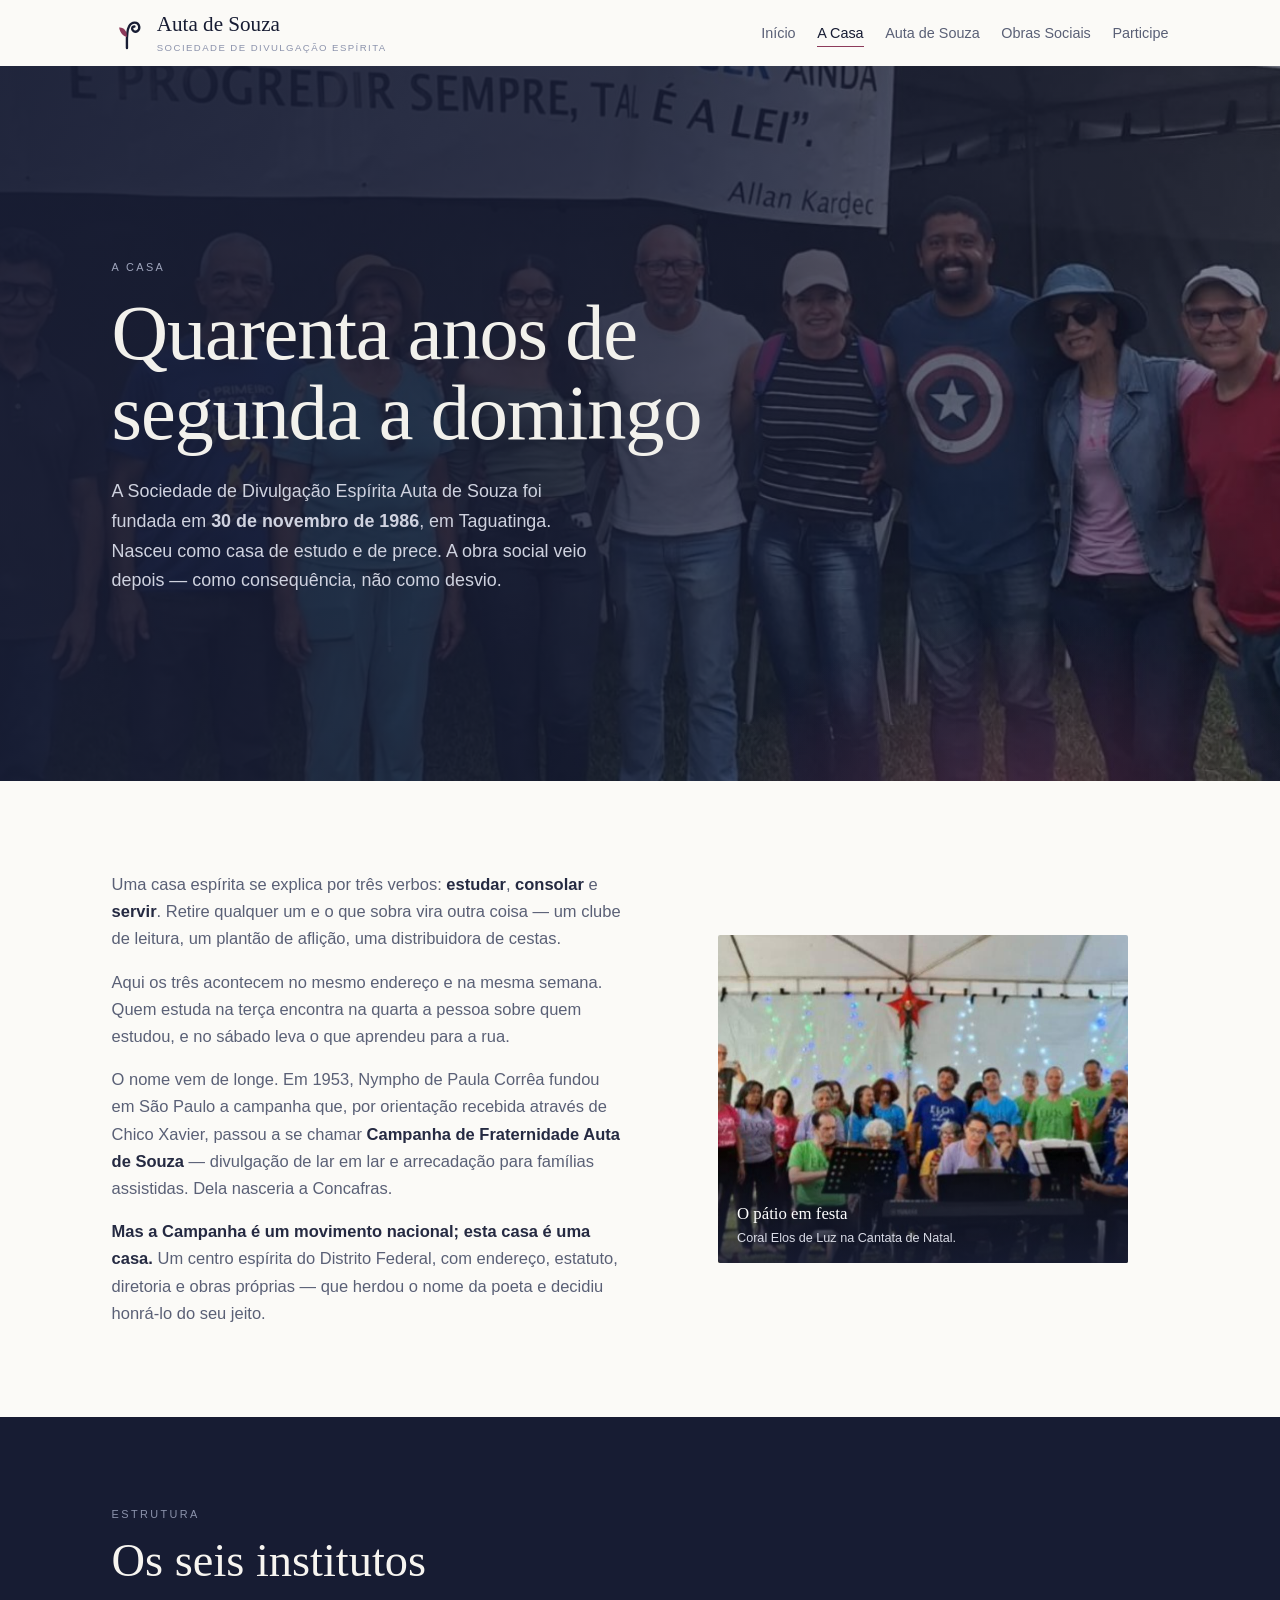
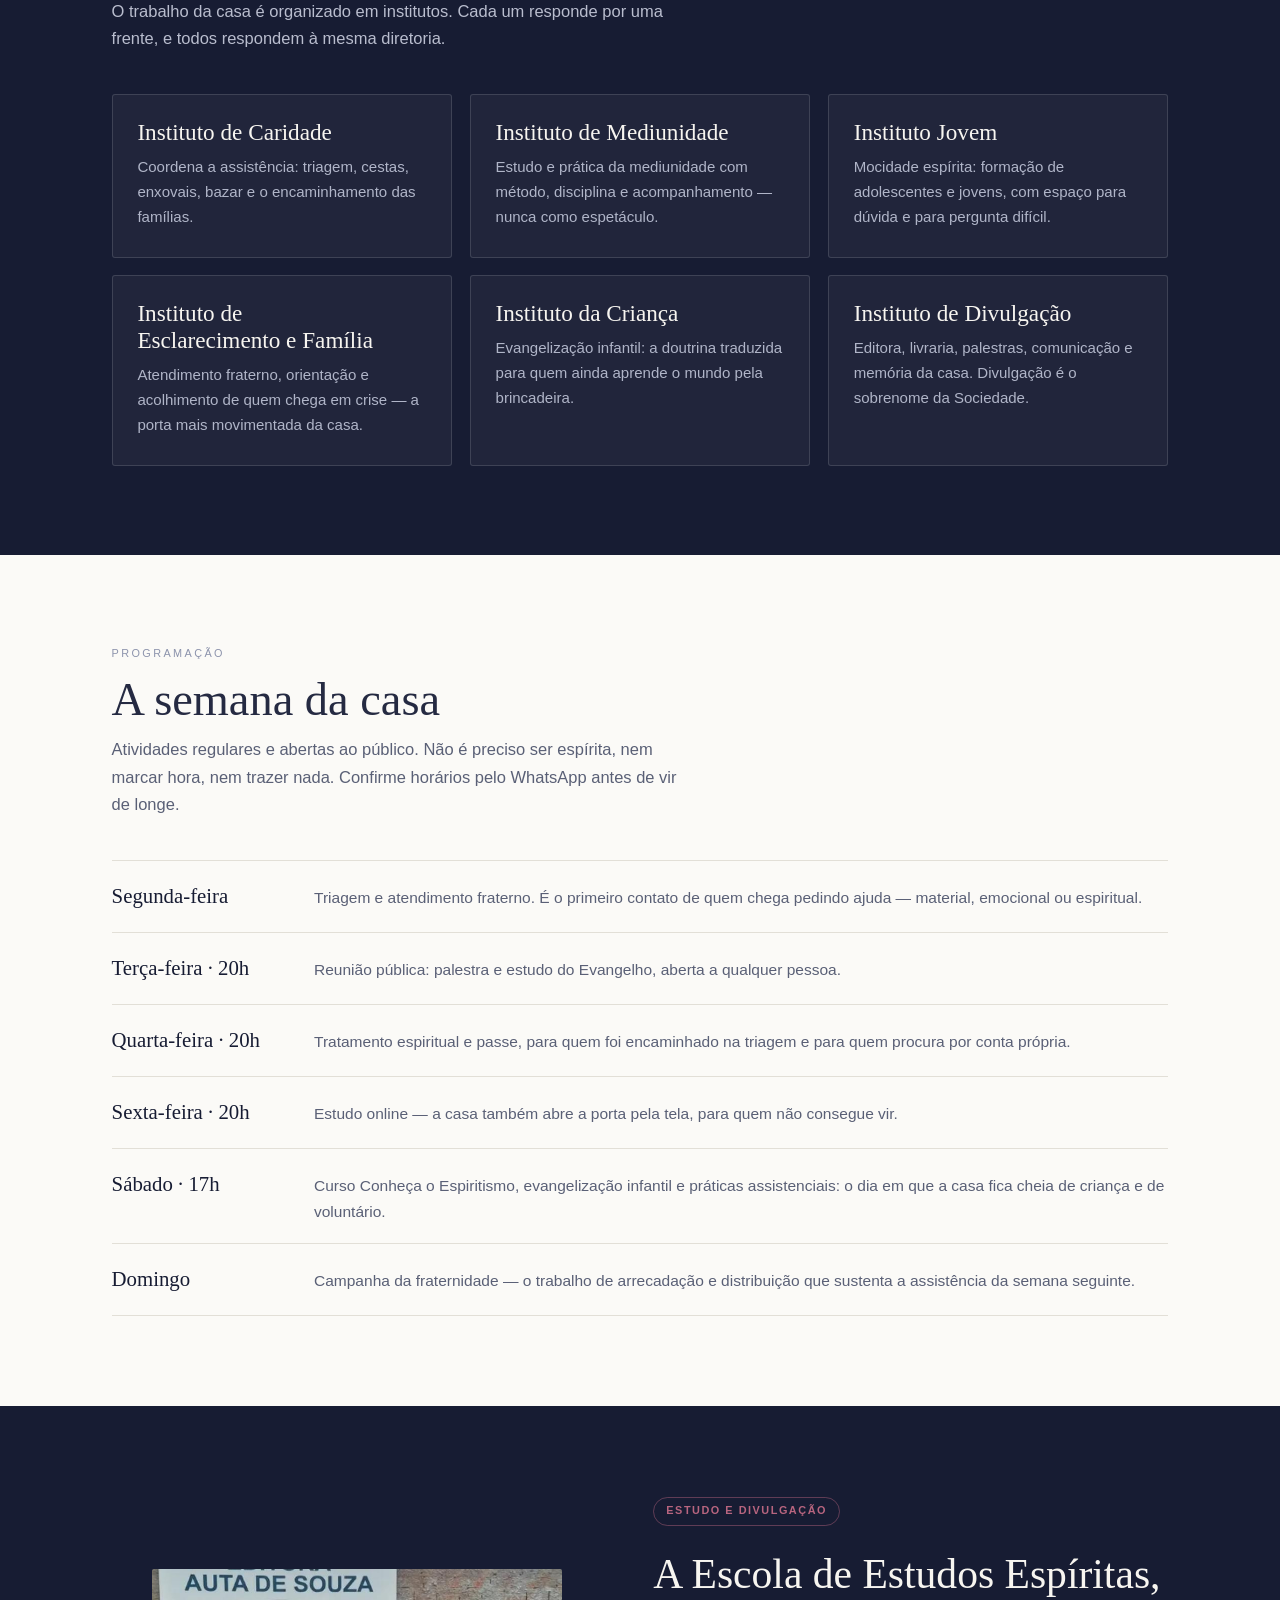
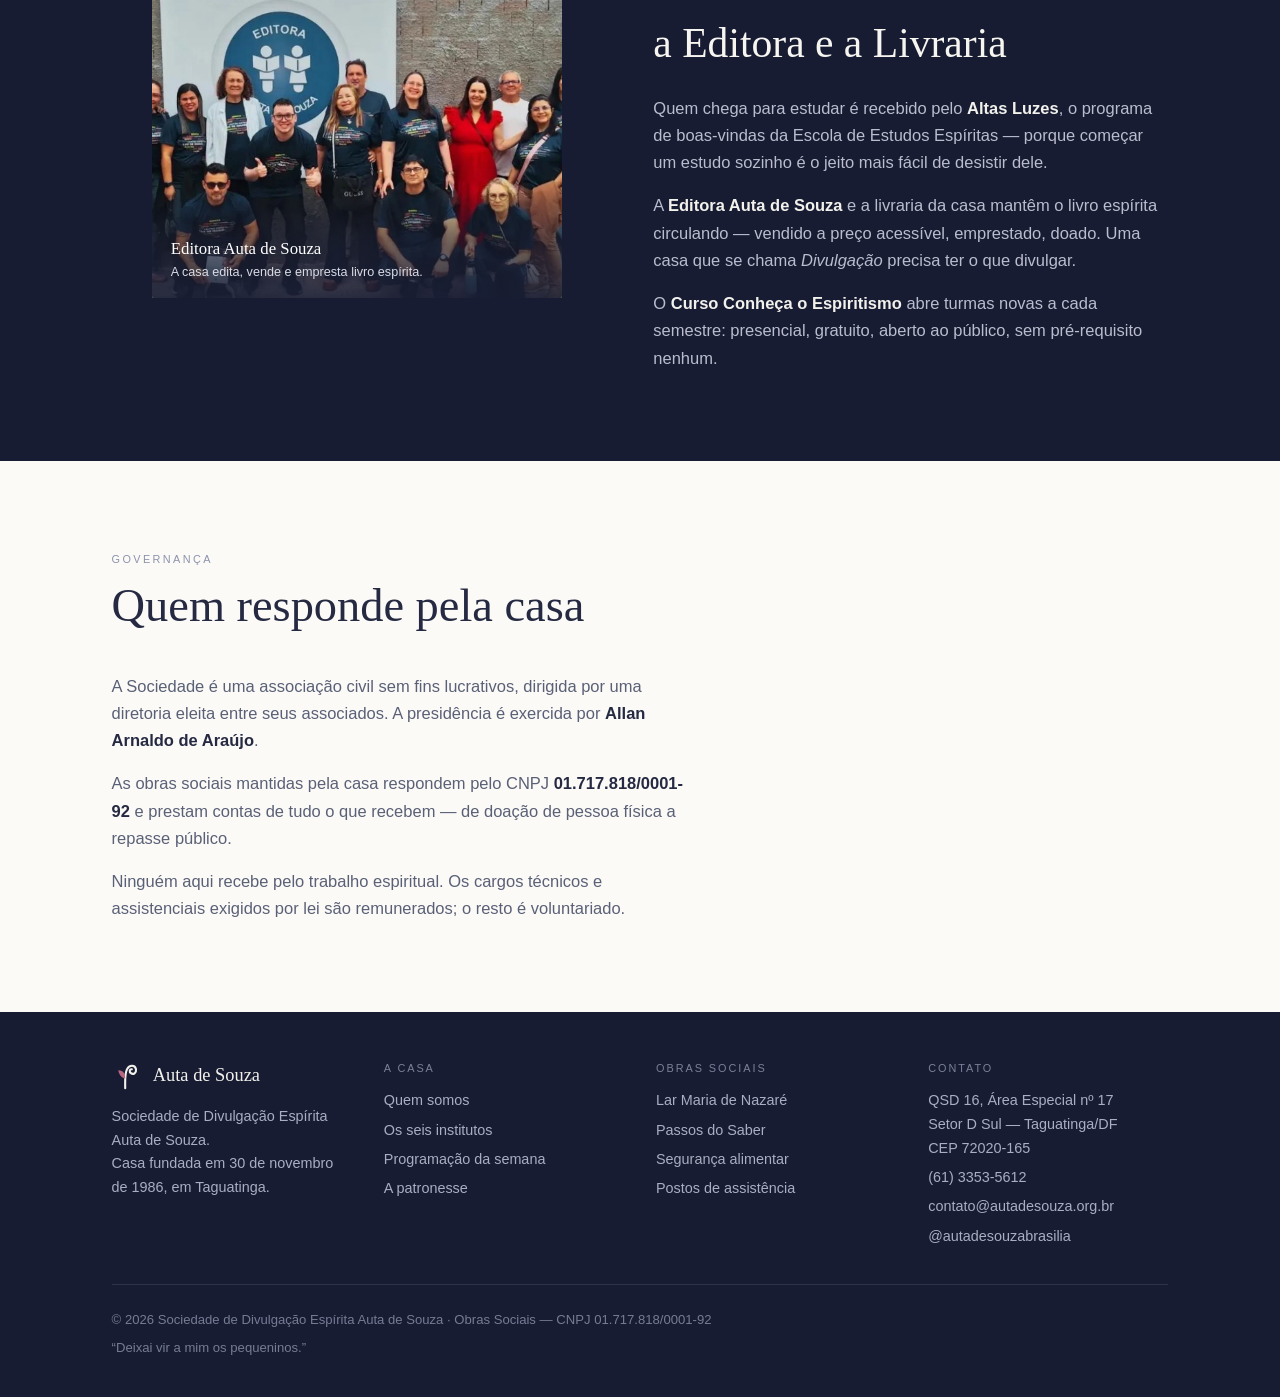
==== commit 1782bb28: "Add files via upload" ====
--- a/a-casa.html
+++ b/a-casa.html
@@ -13,7 +13,7 @@
 <link rel="preconnect" href="https://fonts.googleapis.com">
 <link rel="preconnect" href="https://fonts.gstatic.com" crossorigin>
 <link rel="stylesheet" href="https://fonts.googleapis.com/css2?family=Cormorant+Garamond:ital,wght@0,300;0,400;0,500;0,600;1,300;1,400&family=IBM+Plex+Sans:ital,wght@0,300;0,400;0,500;0,600&display=swap">
-<link rel="stylesheet" href="assets/css/style.css">
+<link rel="stylesheet" href="assets/css/style.css?v=2">
 </head>
 <body>
 <a class="pular" href="#conteudo">Ir para o conteúdo</a>
@@ -184,6 +184,6 @@
     </div>
   </div>
 </footer>
-<script src="assets/js/main.js"></script>
+<script src="assets/js/main.js?v=2"></script>
 </body>
 </html>
--- a/assets/css/style.css
+++ b/assets/css/style.css
@@ -92,7 +92,7 @@
 /* grades */
 .grid{display:grid;gap:1.1rem}
 .g3{grid-template-columns:repeat(auto-fit,minmax(280px,1fr))}
-.g2{grid-template-columns:repeat(auto-fit,minmax(330px,1fr))}
+.g2{grid-template-columns:repeat(auto-fit,minmax(min(430px,100%),1fr))}
 .card{background:var(--branco);border:1px solid var(--linha);border-radius:3px;padding:1.5rem 1.55rem 1.7rem;
   box-shadow:var(--sombra);display:flex;flex-direction:column;gap:.6rem}
 .card svg{width:34px;height:34px}
@@ -168,3 +168,97 @@
 
 .hero .mark{width:92px;height:92px}
 .escuro .prosa a.btn-n{background:#F2F1EC;color:var(--noite)}
+
+/* ============ v2: fotografia e vida ============ */
+img{max-width:100%;display:block}
+.foto{position:relative;overflow:hidden;background:var(--noite-2)}
+.foto img{width:100%;height:100%;object-fit:cover;display:block}
+.foto figcaption{position:absolute;left:0;right:0;bottom:0;padding:3rem 1.2rem 1rem;
+  background:linear-gradient(transparent,rgba(23,28,51,.55) 45%,rgba(23,28,51,.9));color:#D9DBE6;font-size:.79rem;line-height:1.45}
+.foto figcaption b{display:block;font-family:var(--serif);font-size:1.05rem;font-weight:500;color:#fff;margin-bottom:.15rem}
+
+/* hero com foto */
+.hero-foto{position:relative;background:var(--noite);color:#F2F1EC;overflow:hidden;isolation:isolate}
+.hero-foto .bg{position:absolute;inset:0;z-index:-2}
+.hero-foto .bg img{width:100%;height:100%;object-fit:cover;filter:saturate(.85)}
+.hero-foto::before{content:"";position:absolute;inset:0;z-index:-1;
+  background:linear-gradient(105deg,rgba(23,28,51,.94) 0%,rgba(23,28,51,.86) 42%,rgba(23,28,51,.42) 100%)}
+.hero-foto::after{content:"";position:absolute;inset:auto -15% -45% 45%;height:80%;z-index:-1;
+  background:radial-gradient(closest-side,rgba(140,58,90,.38),transparent 70%);pointer-events:none}
+.hero-foto .wrap{position:relative;padding-block:clamp(4.5rem,12vw,9rem)}
+.hero-foto .mark{width:80px;height:80px;margin-bottom:1.8rem}
+.hero-foto h1{font-family:var(--serif);font-size:clamp(2.5rem,6.6vw,4.9rem);line-height:1.02;
+  font-weight:300;letter-spacing:-.015em;max-width:17ch}
+.hero-foto h1 em{font-style:italic;color:var(--dalia-cl)}
+.hero-foto .lead{margin-top:1.5rem;max-width:50ch;color:#CFD2DF;font-size:clamp(1rem,1.4vw,1.12rem)}
+.credito{position:absolute;right:.9rem;bottom:.7rem;font-size:.66rem;letter-spacing:.08em;
+  color:rgba(255,255,255,.42);text-transform:uppercase}
+
+/* faixa de fotos */
+.tira{display:grid;gap:3px;grid-template-columns:repeat(3,1fr)}
+.tira .foto{aspect-ratio:5/4}
+@media(max-width:900px){.tira{grid-template-columns:1fr 1fr}}
+@media(max-width:600px){.tira{grid-template-columns:1fr}.tira .foto{aspect-ratio:16/10}}
+
+/* bloco meio-a-meio */
+.duo{display:grid;gap:clamp(1.6rem,4vw,3.4rem);grid-template-columns:1.05fr 1fr;align-items:center}
+.duo.inv{grid-template-columns:1fr 1.05fr}
+@media(max-width:860px){.duo,.duo.inv{grid-template-columns:1fr}}
+.duo .foto{aspect-ratio:5/4;border-radius:2px}
+
+/* agenda / eventos */
+.evento{display:grid;grid-template-columns:auto 1fr;gap:1.5rem;padding-block:1.5rem;
+  border-bottom:1px solid var(--linha);align-items:start}
+.evento:first-of-type{border-top:1px solid var(--linha)}
+.quando{font-family:var(--serif);font-size:1.05rem;color:var(--dalia);min-width:9ch;
+  border-right:1px solid var(--linha);padding-right:1.4rem;line-height:1.25}
+.evento h3{font-family:var(--serif);font-size:1.42rem;font-weight:500;line-height:1.15;color:var(--noite)}
+.evento p{color:var(--texto-2);font-size:.95rem;margin-top:.35rem;max-width:62ch}
+.escuro .evento{border-color:rgba(255,255,255,.13)}
+.escuro .evento:first-of-type{border-top-color:rgba(255,255,255,.13)}
+.escuro .evento h3{color:#F7F5F0}
+.escuro .evento p{color:#B0B5C8}
+.escuro .quando{color:var(--dalia-cl);border-right-color:rgba(255,255,255,.16)}
+@media(max-width:640px){.evento{grid-template-columns:1fr;gap:.4rem}.quando{border:0;padding:0}}
+
+/* destaque de citação larga */
+.citacao{padding-block:clamp(3rem,6vw,5rem);text-align:center}
+.citacao blockquote{font-family:var(--serif);font-style:italic;font-weight:300;
+  font-size:clamp(1.5rem,3.4vw,2.5rem);line-height:1.3;max-width:22ch;margin:0 auto;color:var(--noite)}
+.citacao cite{display:block;margin-top:1.3rem;font-style:normal;font-size:.72rem;
+  letter-spacing:.2em;text-transform:uppercase;color:var(--mist)}
+.escuro .citacao blockquote{color:#F7F5F0}
+
+/* lista com marcador de dália */
+.lista{list-style:none;margin:0;padding:0;display:flex;flex-direction:column;gap:.6rem}
+.lista li{position:relative;padding-left:1.5rem;color:var(--texto-2);font-size:.97rem}
+.lista li::before{content:"";position:absolute;left:0;top:.55em;width:7px;height:7px;
+  border-radius:50% 0 50% 50%;background:var(--dalia);transform:rotate(45deg)}
+.escuro .lista li{color:#B9BDCE}
+
+/* pílula */
+.pill{display:inline-block;font-size:.68rem;letter-spacing:.14em;text-transform:uppercase;
+  font-weight:600;color:var(--dalia);border:1px solid rgba(140,58,90,.35);
+  border-radius:100px;padding:.28rem .75rem}
+.escuro .pill{color:var(--dalia-cl);border-color:rgba(184,101,127,.45)}
+
+/* cartão de contato rápido */
+.cta-box{background:var(--papel-2);border:1px solid var(--linha);border-radius:3px;
+  padding:clamp(1.5rem,3vw,2.4rem);display:flex;flex-wrap:wrap;gap:1.2rem;align-items:center;justify-content:space-between}
+.cta-box h3{font-family:var(--serif);font-size:1.6rem;font-weight:500;color:var(--noite);line-height:1.15}
+.cta-box p{color:var(--texto-2);font-size:.95rem;margin-top:.3rem;max-width:52ch}
+
+.escuro .ct p,.escuro .ct a{color:#E4E6EF}
+.escuro .ct a:hover{color:var(--dalia-cl)}
+.escuro .ct b{color:#8A90A8}
+.escuro .lista li strong{color:#F2F1EC}
+.duo .faixa .wrap{padding-inline:1.6rem}
+.duo .faixa{border-block:0}
+
+.duo>*{min-width:0}
+.placar{display:grid;grid-template-columns:1fr 1fr;gap:1px;background:var(--linha);
+  border:1px solid var(--linha);border-radius:3px;overflow:hidden}
+.placar .num{background:var(--papel-2);padding:1.5rem 1.3rem}
+.placar .num b{font-size:2.2rem}
+.placar .num span{font-size:.85rem}
+@media(max-width:420px){.placar{grid-template-columns:1fr}}
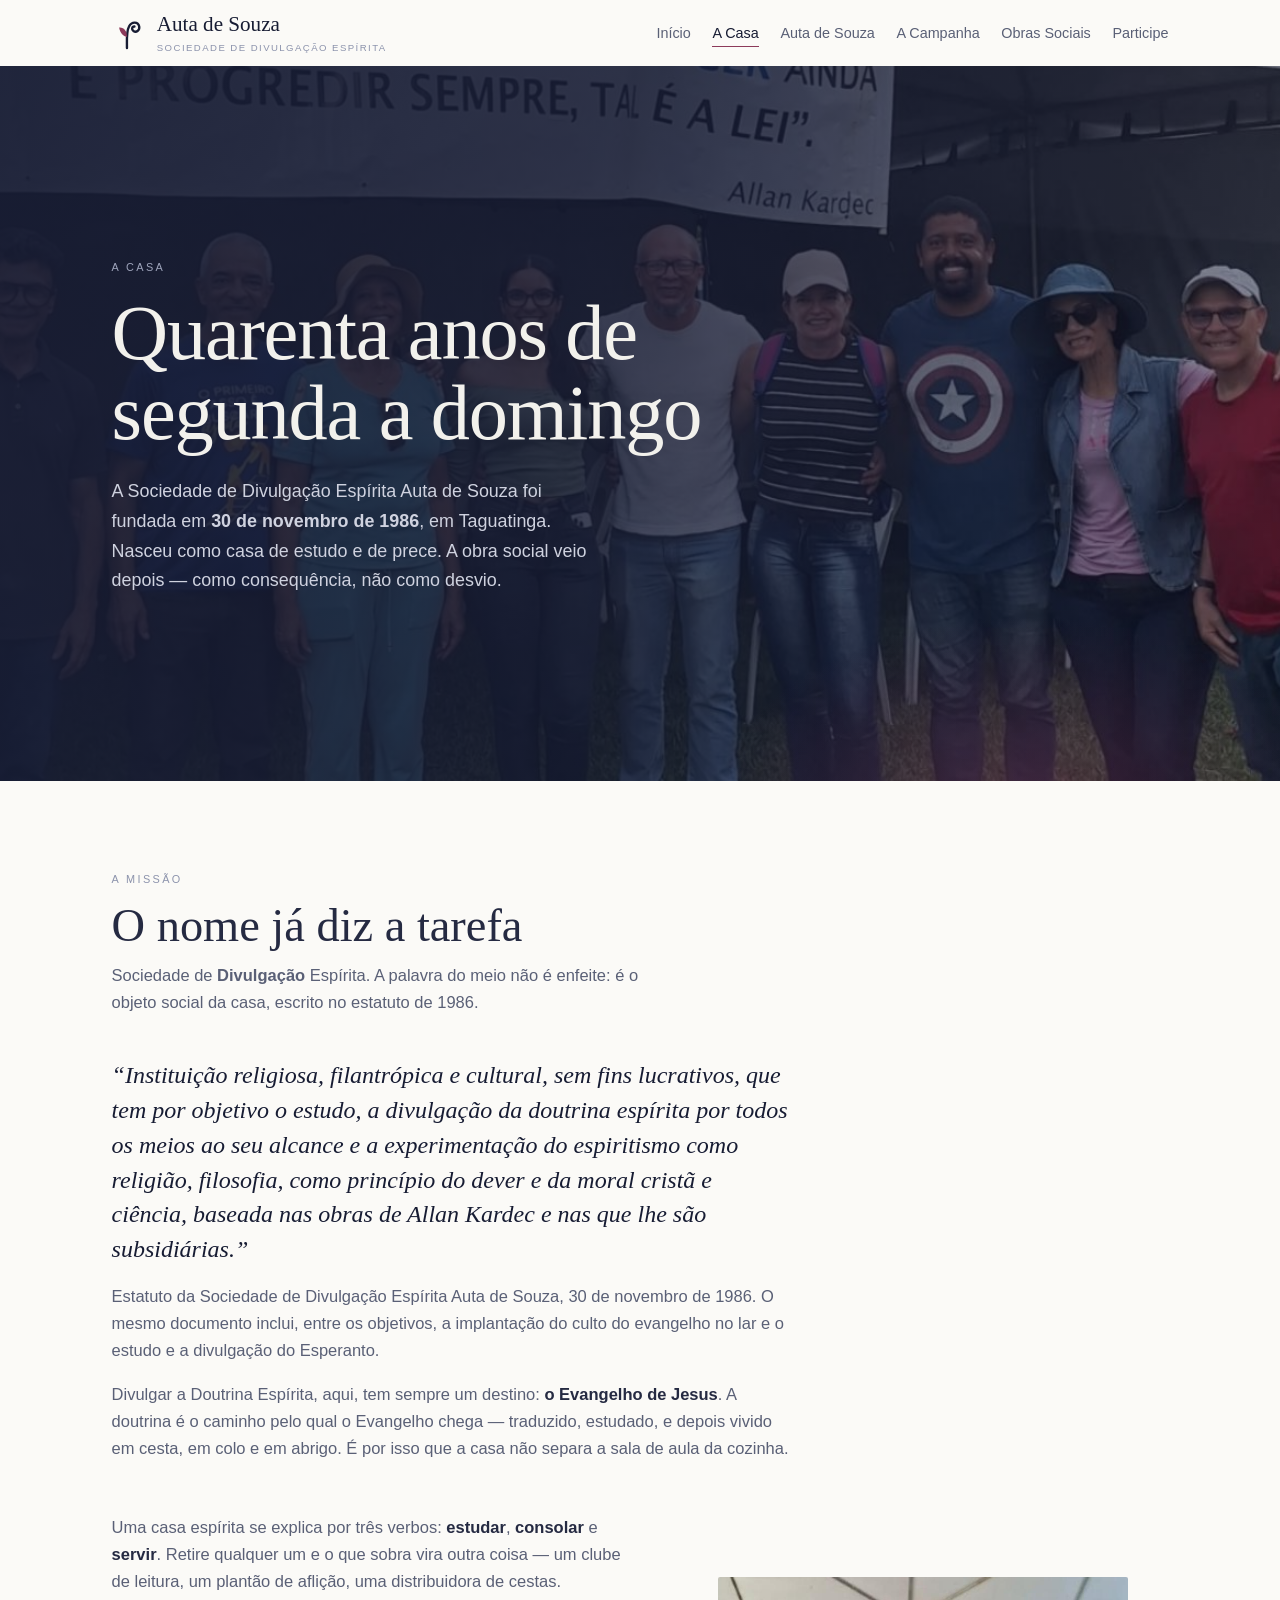
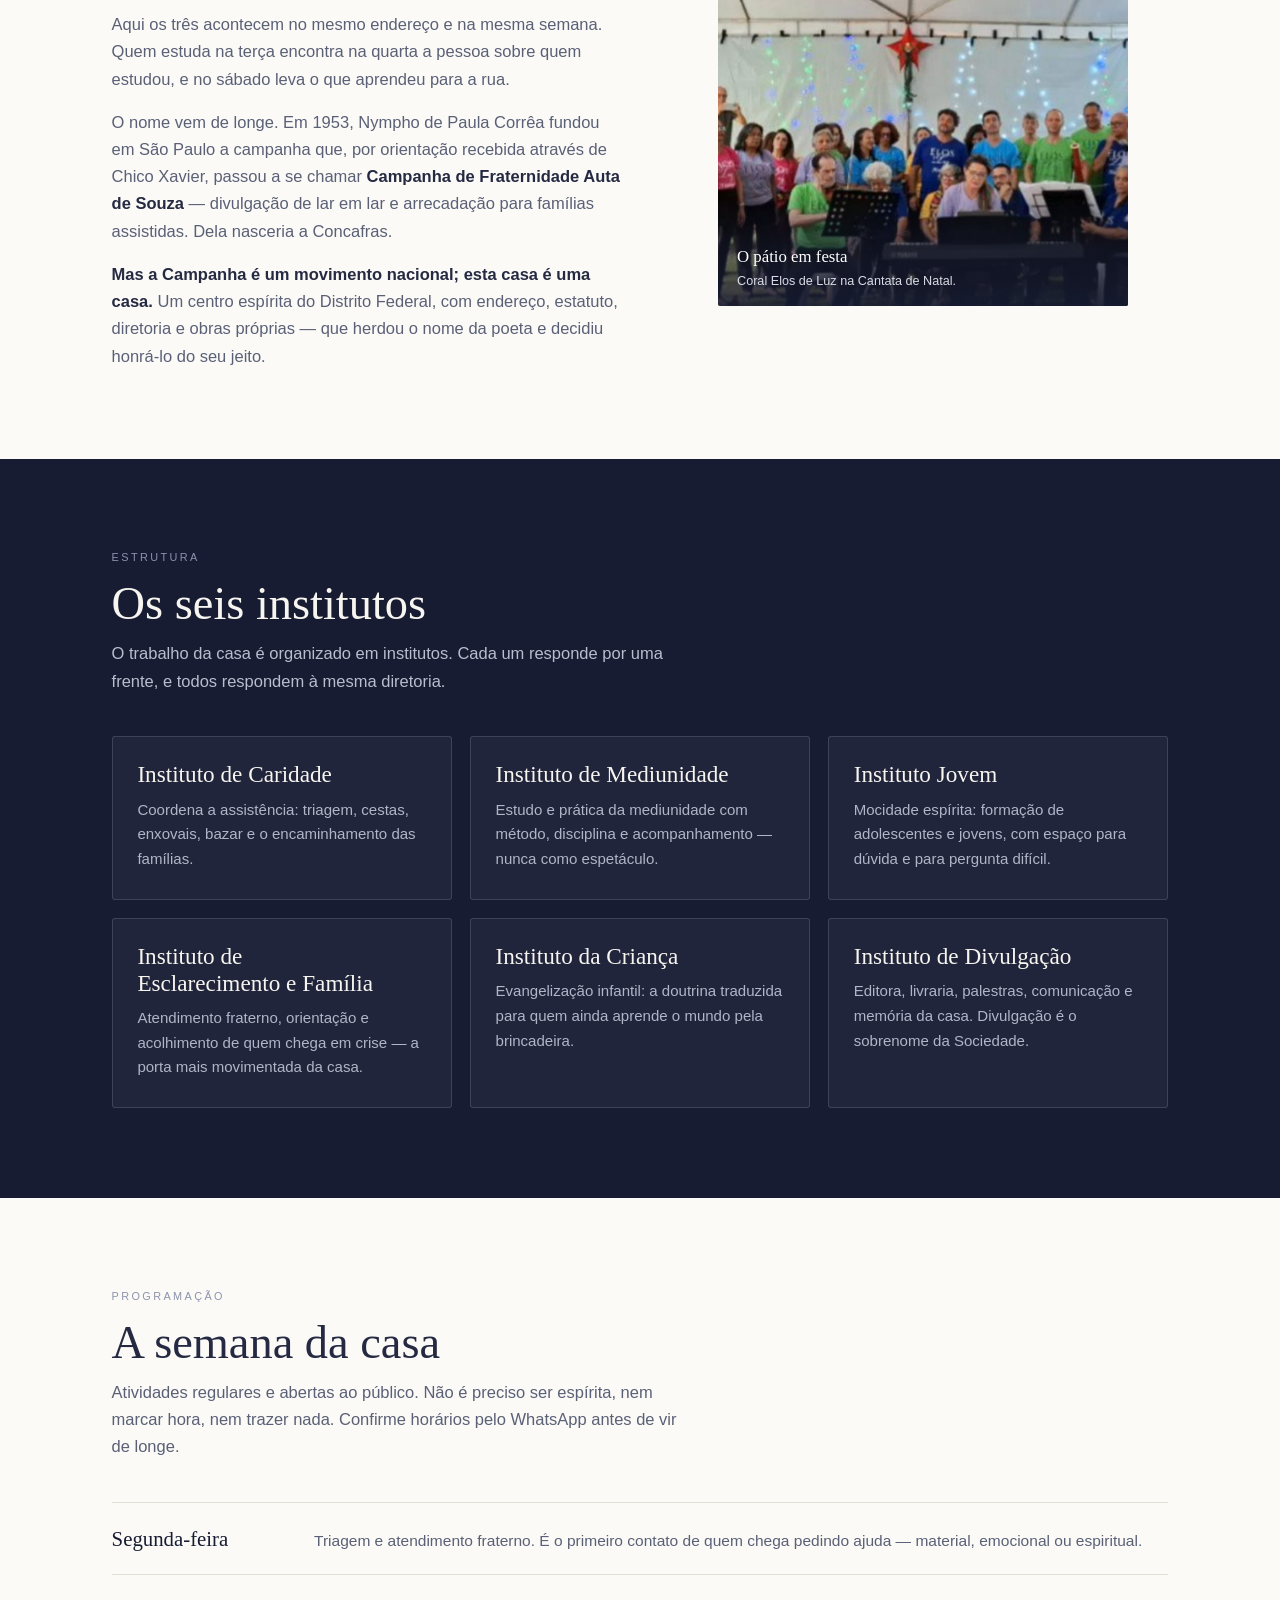
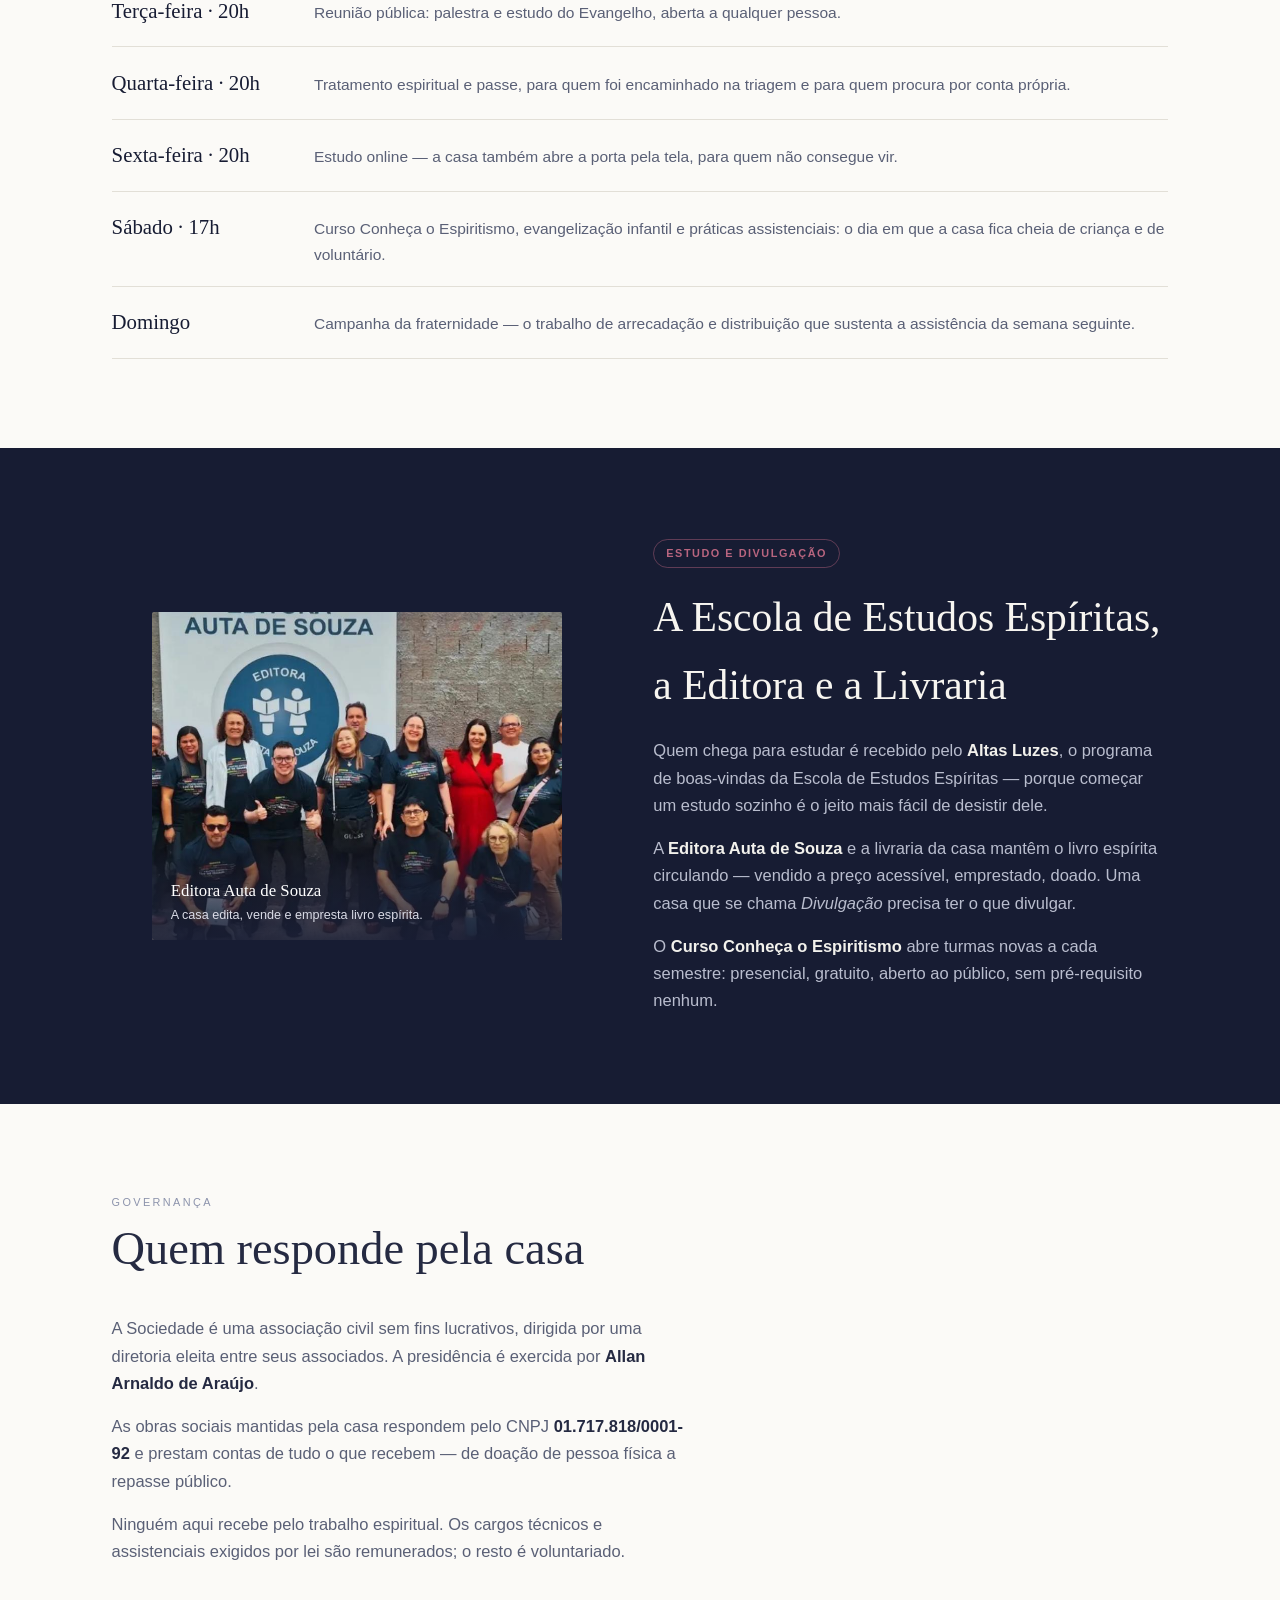
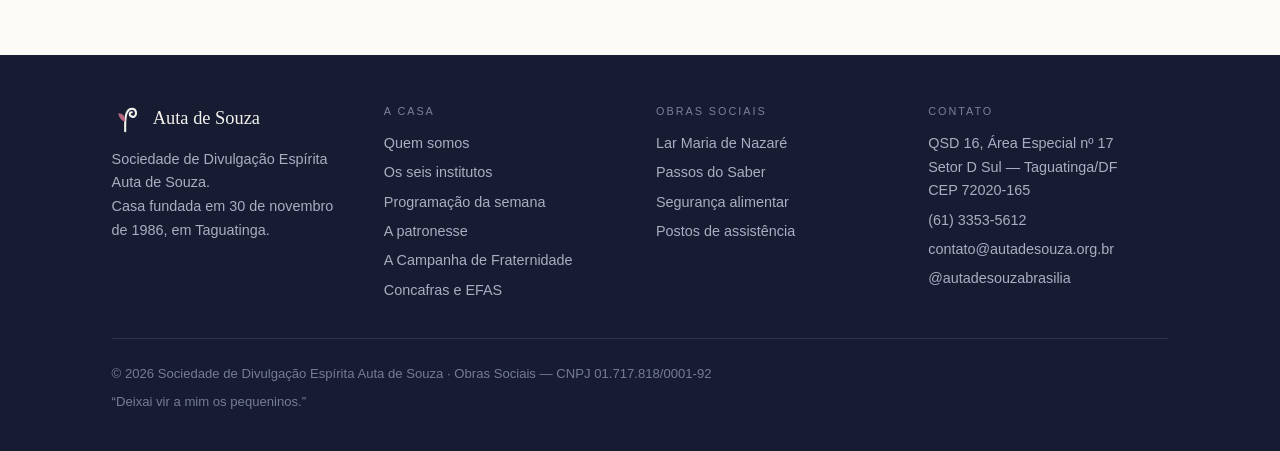
==== commit 2a1df7e8: "Add files via upload" ====
--- a/a-casa.html
+++ b/a-casa.html
@@ -13,7 +13,7 @@
 <link rel="preconnect" href="https://fonts.googleapis.com">
 <link rel="preconnect" href="https://fonts.gstatic.com" crossorigin>
 <link rel="stylesheet" href="https://fonts.googleapis.com/css2?family=Cormorant+Garamond:ital,wght@0,300;0,400;0,500;0,600;1,300;1,400&family=IBM+Plex+Sans:ital,wght@0,300;0,400;0,500;0,600&display=swap">
-<link rel="stylesheet" href="assets/css/style.css?v=2">
+<link rel="stylesheet" href="assets/css/style.css?v=3">
 </head>
 <body>
 <a class="pular" href="#conteudo">Ir para o conteúdo</a>
@@ -29,6 +29,7 @@
         <li><a href="index.html">Início</a></li>
         <li><a href="a-casa.html" aria-current="page">A Casa</a></li>
         <li><a href="auta.html">Auta de Souza</a></li>
+        <li><a href="campanha.html">A Campanha</a></li>
         <li><a href="obras-sociais.html">Obras Sociais</a></li>
         <li><a href="participe.html">Participe</a></li>
       </ul>
@@ -50,6 +51,25 @@
 
 <section>
   <div class="wrap">
+    <div class="sec-head rv">
+      <span class="eyebrow">A missão</span>
+      <h2 class="serif">O nome já diz a tarefa</h2>
+      <p>Sociedade de <strong>Divulgação</strong> Espírita. A palavra do meio não é enfeite: é o objeto
+         social da casa, escrito no estatuto de 1986.</p>
+    </div>
+    <div class="prosa rv" style="max-width:74ch;margin-bottom:clamp(2rem,4vw,3.2rem)">
+      <p style="font-family:var(--serif);font-size:clamp(1.15rem,2vw,1.5rem);line-height:1.45;color:var(--noite);font-style:italic">
+        “Instituição religiosa, filantrópica e cultural, sem fins lucrativos, que tem por objetivo o estudo,
+        a divulgação da doutrina espírita por todos os meios ao seu alcance e a experimentação do espiritismo
+        como religião, filosofia, como princípio do dever e da moral cristã e ciência, baseada nas obras de
+        Allan Kardec e nas que lhe são subsidiárias.”</p>
+      <p class="legenda">Estatuto da Sociedade de Divulgação Espírita Auta de Souza, 30 de novembro de 1986.
+        O mesmo documento inclui, entre os objetivos, a implantação do culto do evangelho no lar e o estudo
+        e a divulgação do Esperanto.</p>
+      <p>Divulgar a Doutrina Espírita, aqui, tem sempre um destino: <strong>o Evangelho de Jesus</strong>.
+         A doutrina é o caminho pelo qual o Evangelho chega — traduzido, estudado, e depois vivido em cesta,
+         em colo e em abrigo. É por isso que a casa não separa a sala de aula da cozinha.</p>
+    </div>
     <div class="duo">
       <div class="prosa rv">
         <p>Uma casa espírita se explica por três verbos: <strong>estudar</strong>, <strong>consolar</strong>
@@ -157,6 +177,8 @@
           <li><a href="a-casa.html#institutos">Os seis institutos</a></li>
           <li><a href="a-casa.html#semana">Programação da semana</a></li>
           <li><a href="auta.html">A patronesse</a></li>
+          <li><a href="campanha.html">A Campanha de Fraternidade</a></li>
+          <li><a href="concafras.html">Concafras e EFAS</a></li>
         </ul>
       </div>
       <div>
@@ -184,6 +206,6 @@
     </div>
   </div>
 </footer>
-<script src="assets/js/main.js?v=2"></script>
+<script src="assets/js/main.js?v=3"></script>
 </body>
 </html>
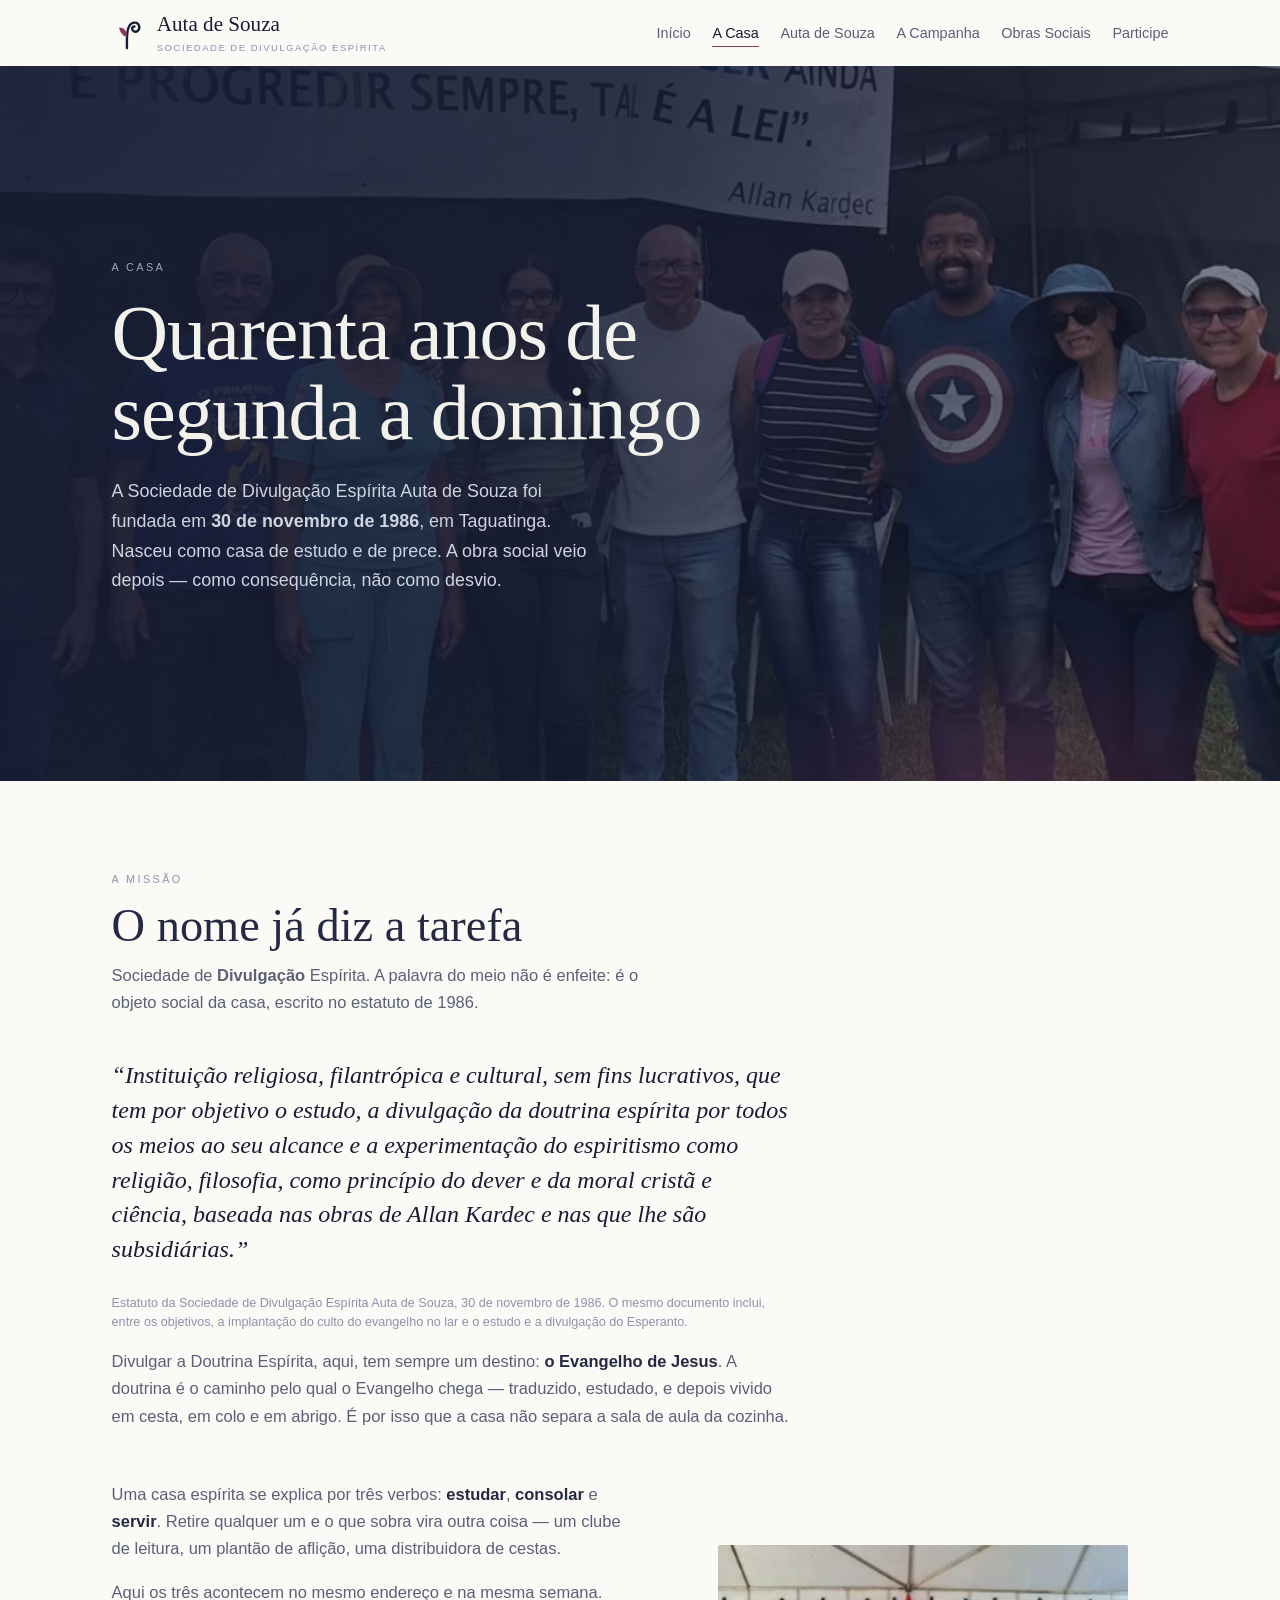
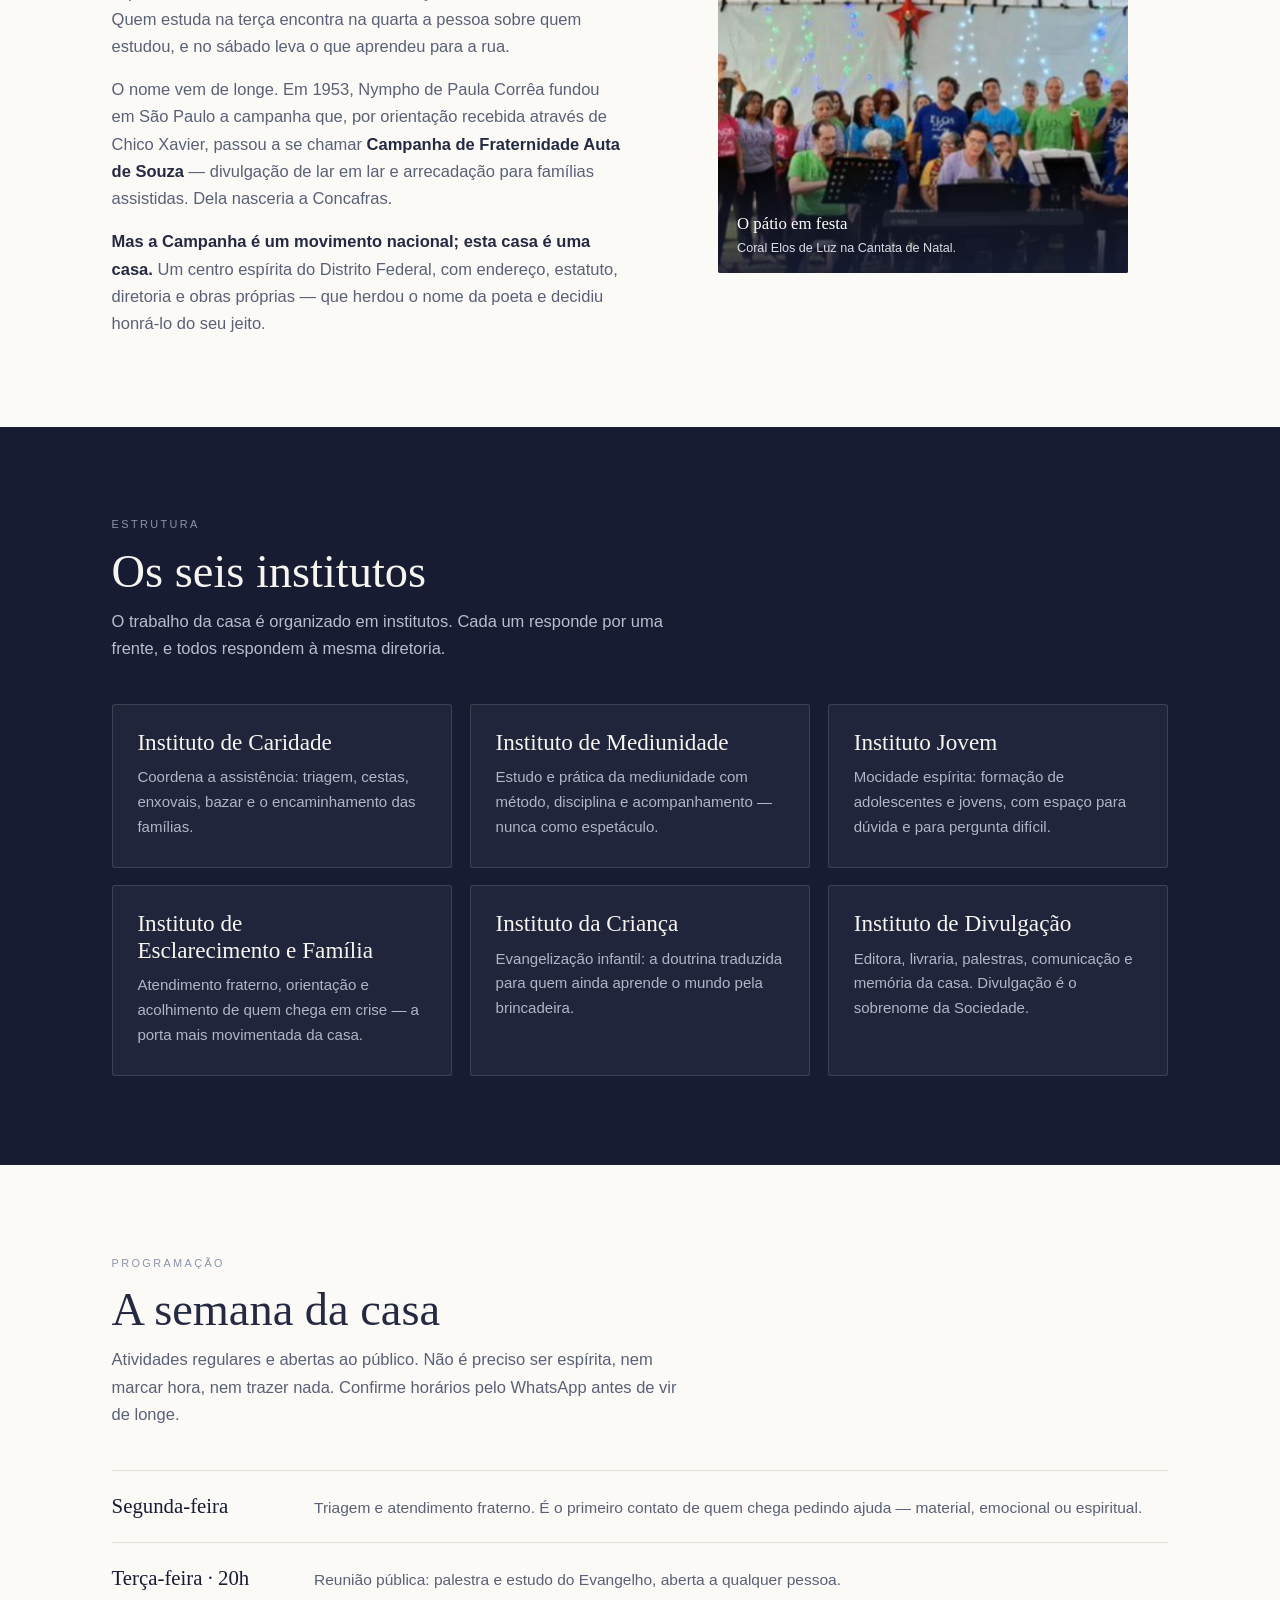
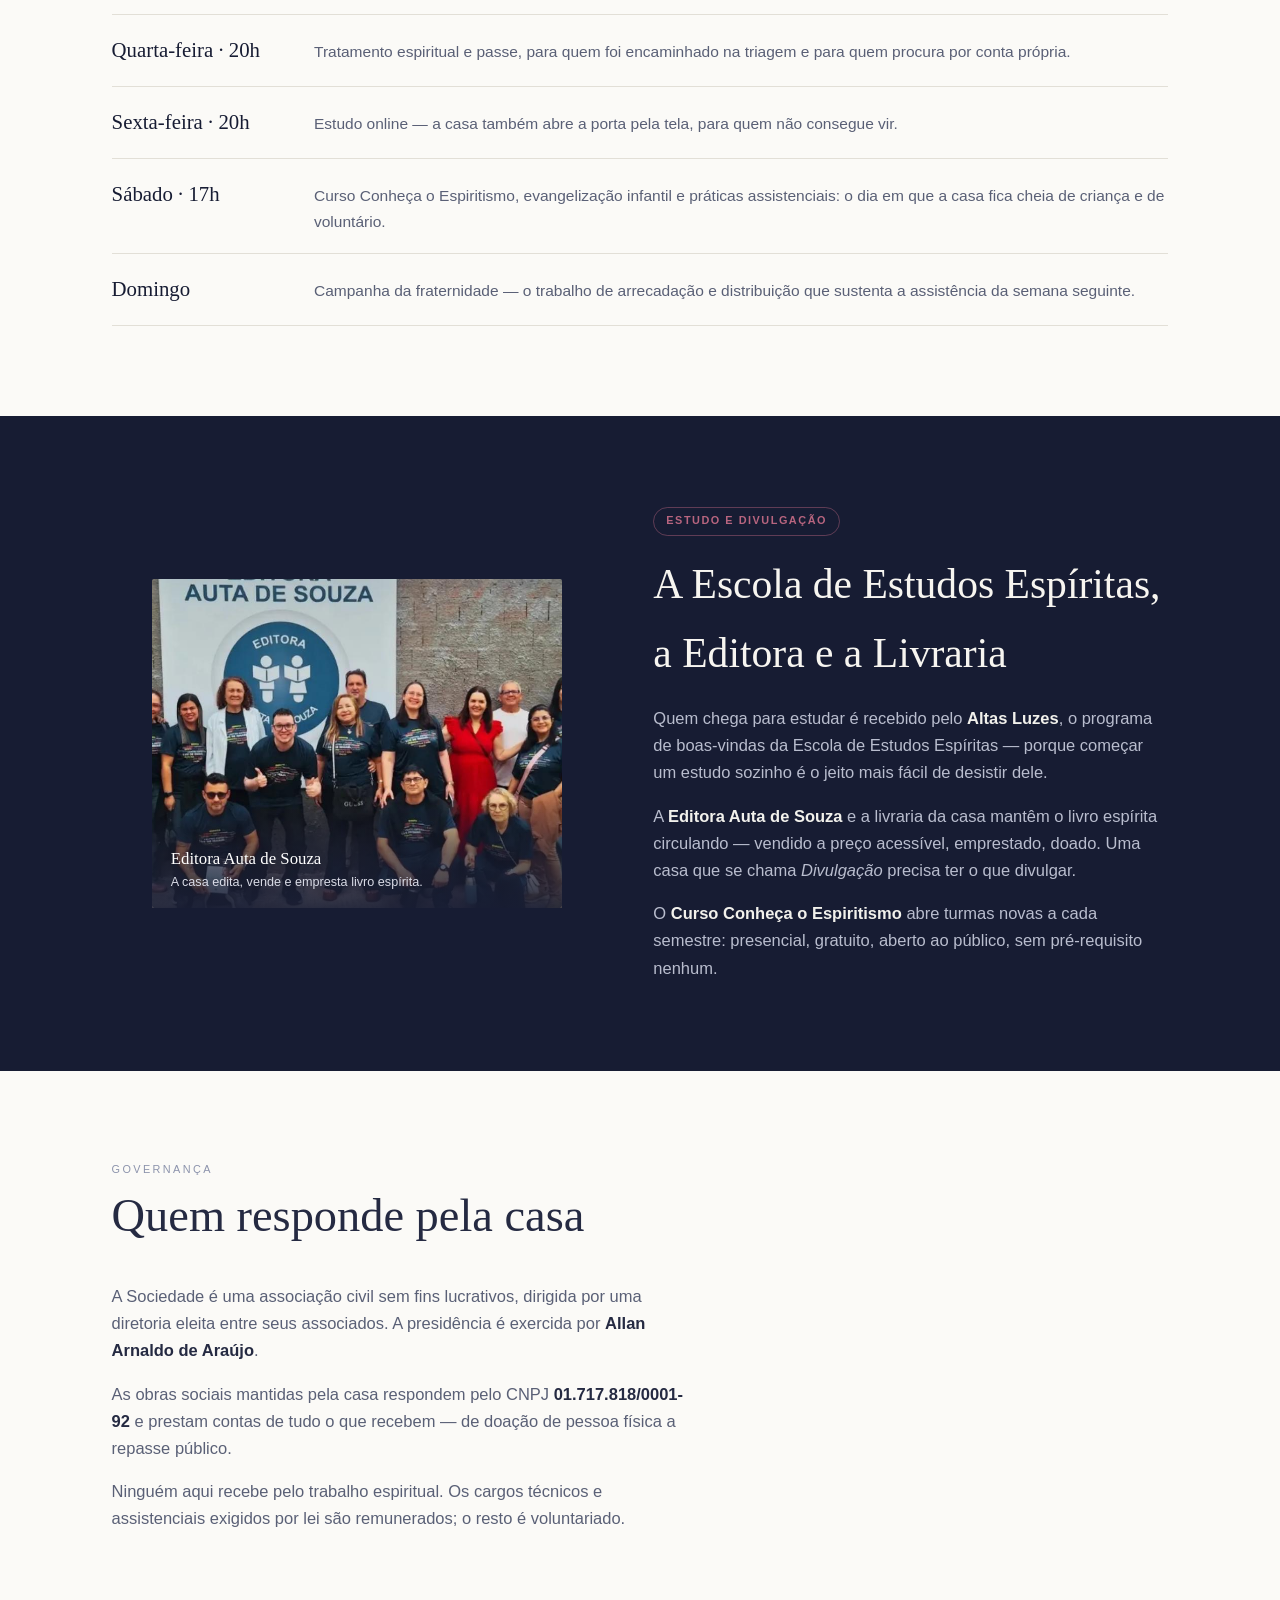
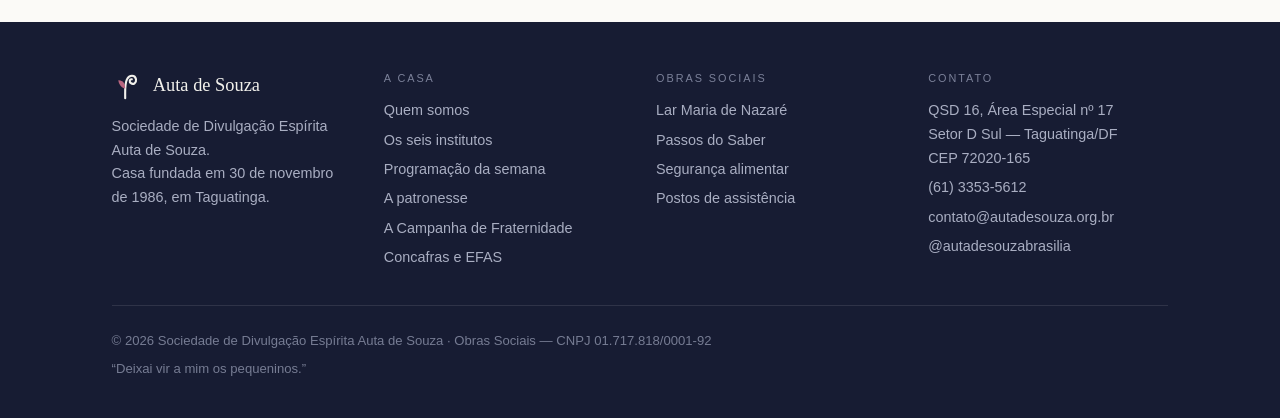
==== commit 5fe5600a: "Add files via upload" ====
--- a/a-casa.html
+++ b/a-casa.html
@@ -13,7 +13,7 @@
 <link rel="preconnect" href="https://fonts.googleapis.com">
 <link rel="preconnect" href="https://fonts.gstatic.com" crossorigin>
 <link rel="stylesheet" href="https://fonts.googleapis.com/css2?family=Cormorant+Garamond:ital,wght@0,300;0,400;0,500;0,600;1,300;1,400&family=IBM+Plex+Sans:ital,wght@0,300;0,400;0,500;0,600&display=swap">
-<link rel="stylesheet" href="assets/css/style.css?v=3">
+<link rel="stylesheet" href="assets/css/style.css?v=4">
 </head>
 <body>
 <a class="pular" href="#conteudo">Ir para o conteúdo</a>
@@ -206,6 +206,6 @@
     </div>
   </div>
 </footer>
-<script src="assets/js/main.js?v=3"></script>
+<script src="assets/js/main.js?v=4"></script>
 </body>
 </html>
--- a/assets/css/style.css
+++ b/assets/css/style.css
@@ -262,3 +262,40 @@
 .placar .num b{font-size:2.2rem}
 .placar .num span{font-size:.85rem}
 @media(max-width:420px){.placar{grid-template-columns:1fr}}
+
+/* retrato emoldurado */
+.retrato{background:var(--papel-2);border:1px solid var(--linha);border-radius:2px;
+  aspect-ratio:4/5;overflow:hidden;position:relative}
+.retrato img{width:100%;height:100%;object-fit:cover;object-position:center}
+.retrato.wide{aspect-ratio:3/2}
+.escuro .retrato{background:rgba(255,255,255,.05);border-color:rgba(255,255,255,.14)}
+.legenda{margin-top:.7rem;font-size:.79rem;color:var(--mist);line-height:1.5}
+.escuro .legenda{color:#8A90A8}
+
+/* homenagem */
+.homenagem{display:grid;grid-template-columns:minmax(180px,260px) 1fr;gap:clamp(1.4rem,3vw,2.6rem);
+  align-items:start;padding-block:clamp(2rem,4vw,3rem);border-top:1px solid var(--linha)}
+.escuro .homenagem{border-top-color:rgba(255,255,255,.14)}
+@media(max-width:700px){.homenagem{grid-template-columns:1fr}.homenagem .retrato{max-width:260px}}
+.homenagem h3{font-family:var(--serif);font-size:clamp(1.6rem,3vw,2.1rem);font-weight:500;
+  line-height:1.12;color:var(--noite)}
+.escuro .homenagem h3{color:#F7F5F0}
+.homenagem .papel{font-size:.7rem;letter-spacing:.16em;text-transform:uppercase;
+  color:var(--dalia);font-weight:600;margin-bottom:.5rem;display:block}
+.escuro .homenagem .papel{color:var(--dalia-cl)}
+
+/* linha do tempo */
+.tempo{display:grid;gap:0;border-left:1.5px solid var(--linha);margin-left:.4rem}
+.escuro .tempo{border-left-color:rgba(255,255,255,.18)}
+.tempo li{list-style:none;position:relative;padding:0 0 1.5rem 1.6rem}
+.tempo li::before{content:"";position:absolute;left:-5px;top:.45em;width:9px;height:9px;
+  border-radius:50% 0 50% 50%;background:var(--dalia);transform:rotate(45deg)}
+.tempo b{font-family:var(--serif);font-size:1.15rem;color:var(--noite);display:block;font-weight:500}
+.escuro .tempo b{color:#F7F5F0}
+.tempo span{color:var(--texto-2);font-size:.95rem;display:block;margin-top:.2rem;max-width:62ch}
+.escuro .tempo span{color:#B0B5C8}
+.tempo em{font-style:normal;font-size:.7rem;letter-spacing:.14em;text-transform:uppercase;color:var(--mist)}
+
+.verso small{display:block;font-family:var(--sans);font-style:normal;font-size:.7rem;letter-spacing:.16em;text-transform:uppercase;color:var(--mist);margin-top:1rem}
+.escuro .verso small{color:#7E85A0}
+.homenagem .retrato svg{width:64px;height:64px;opacity:.5}
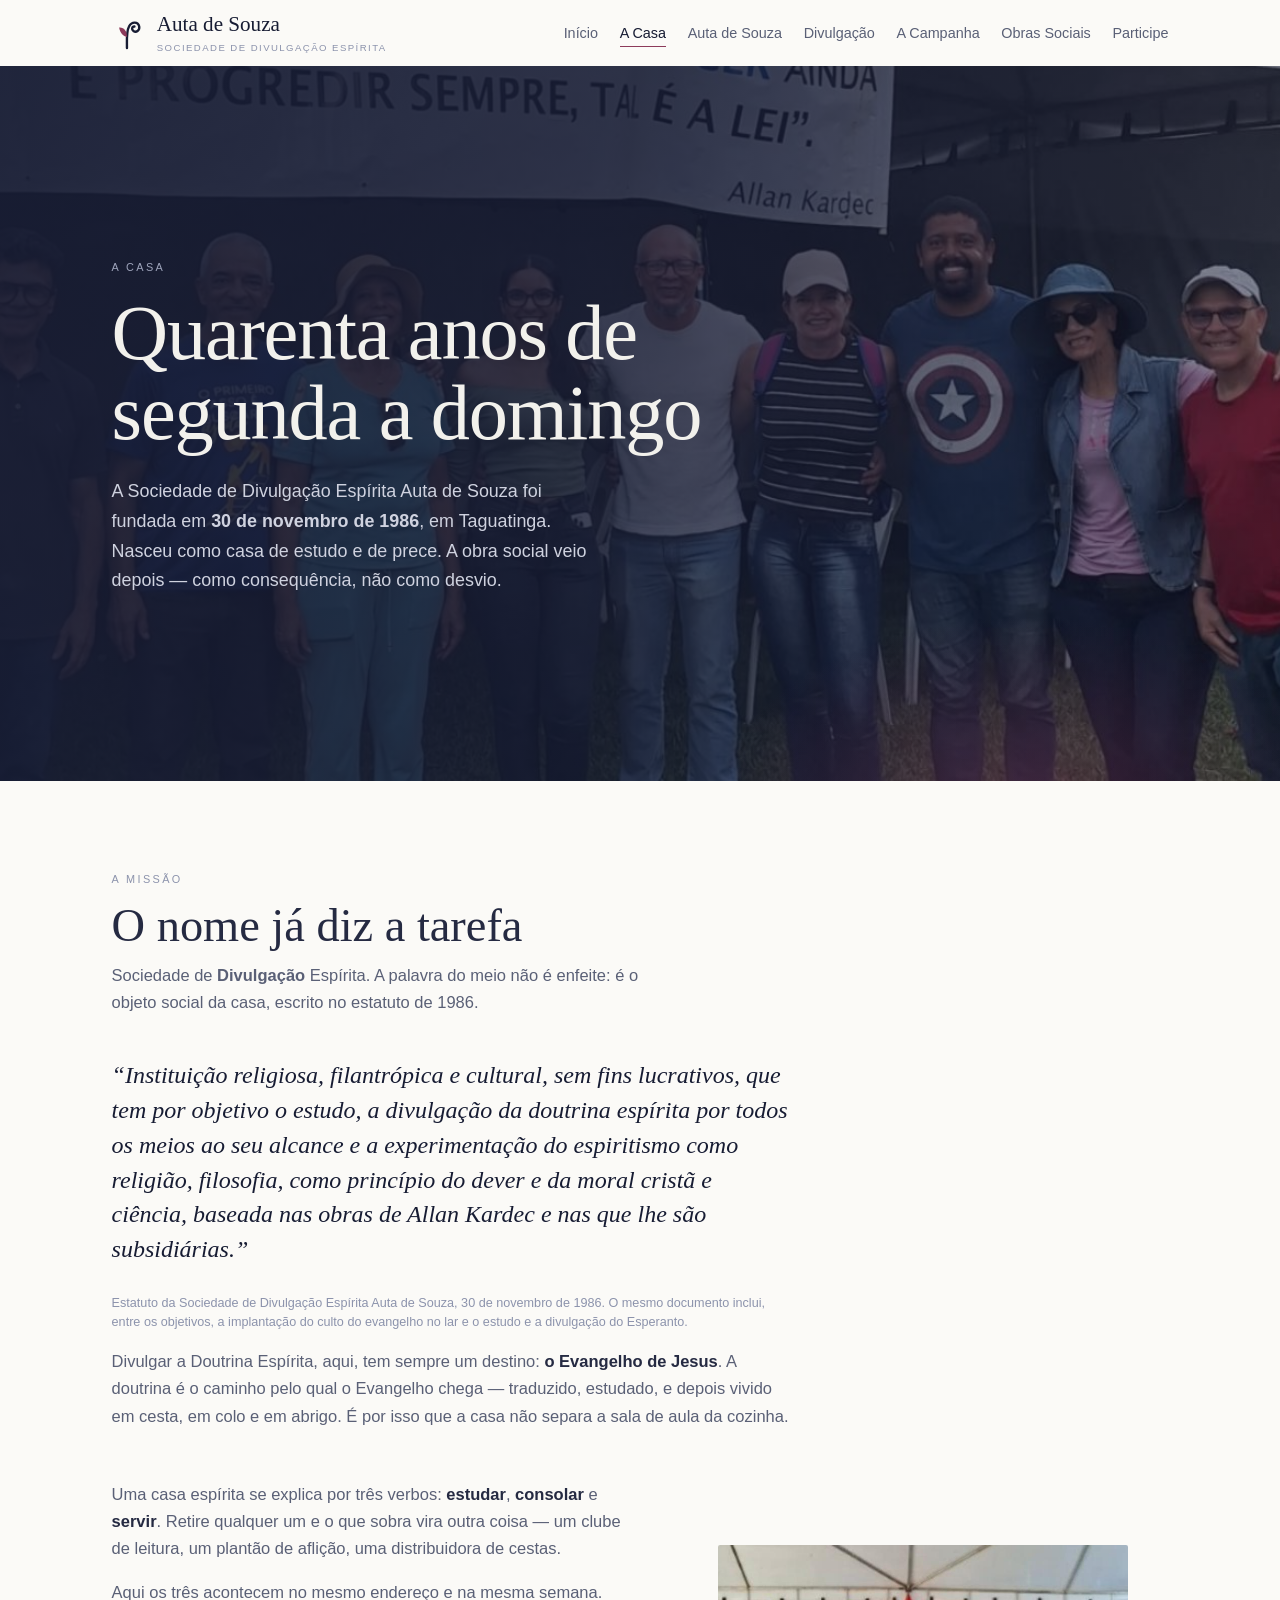
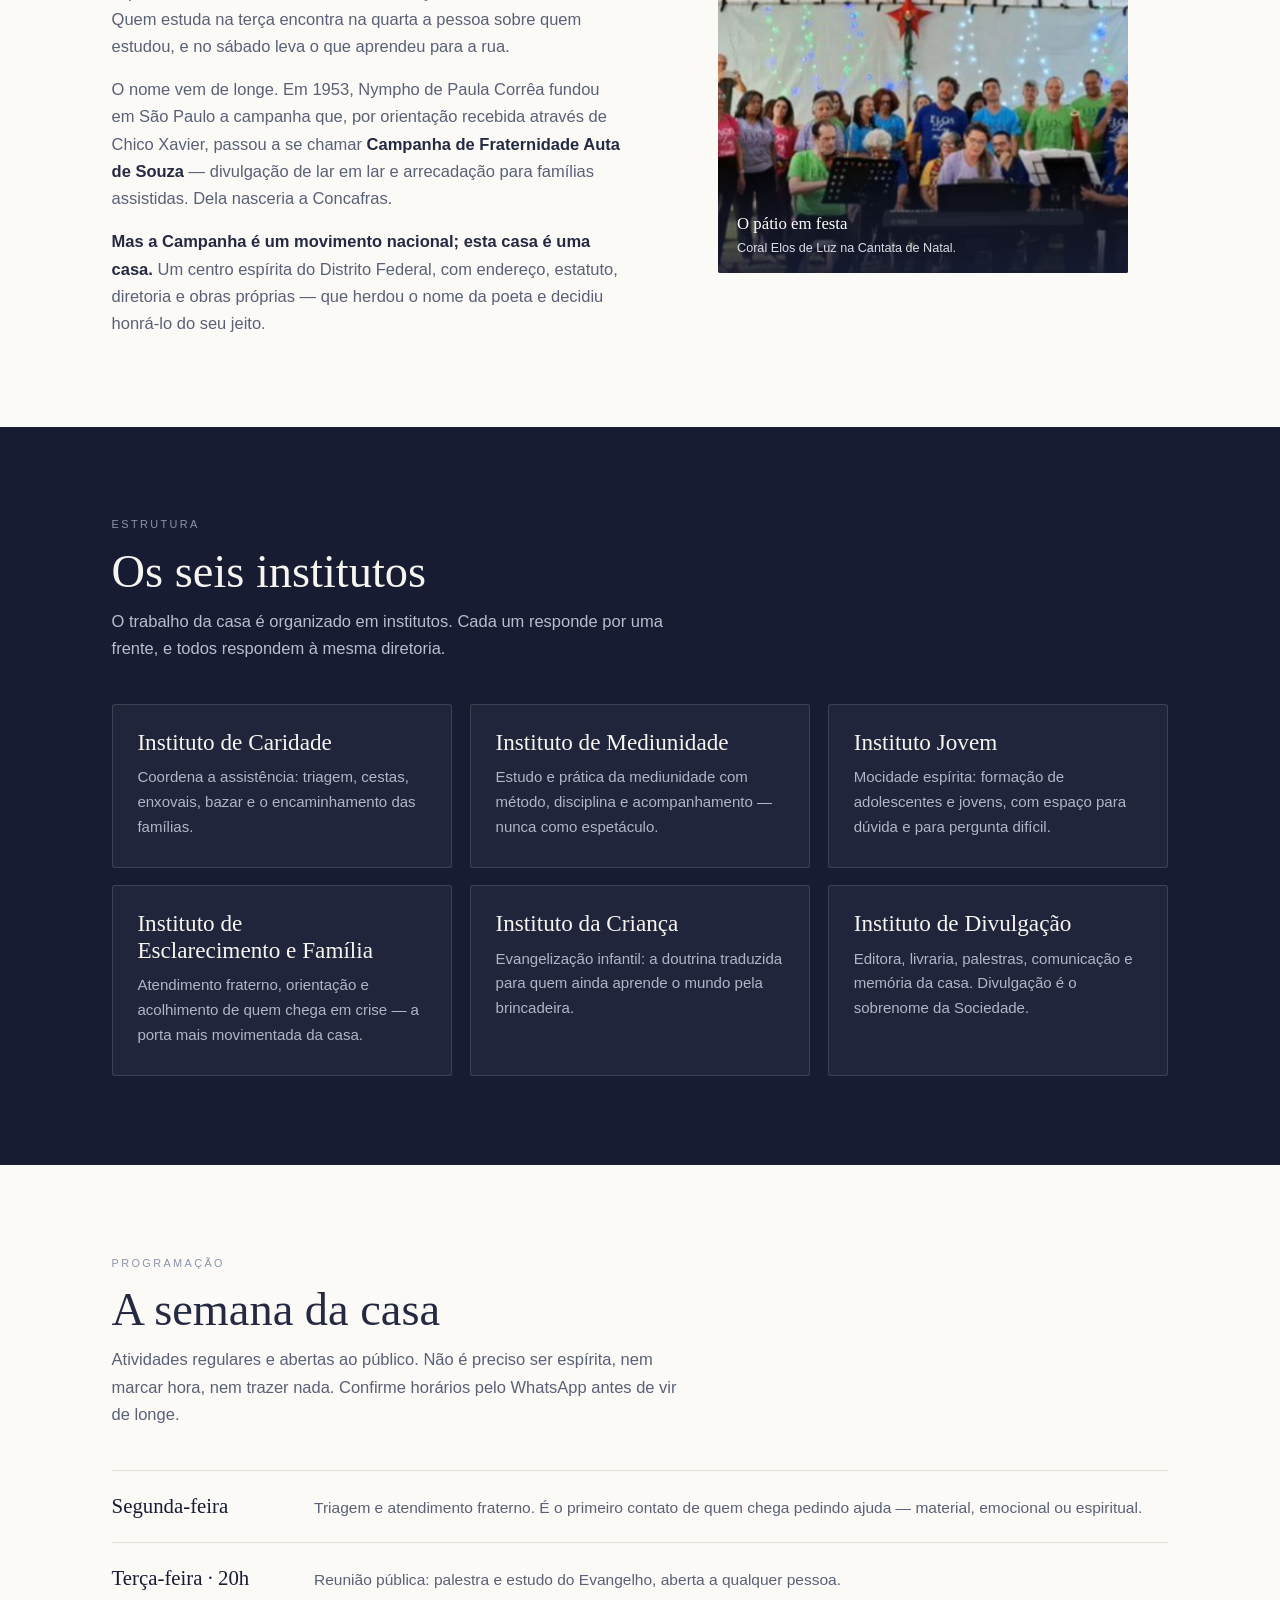
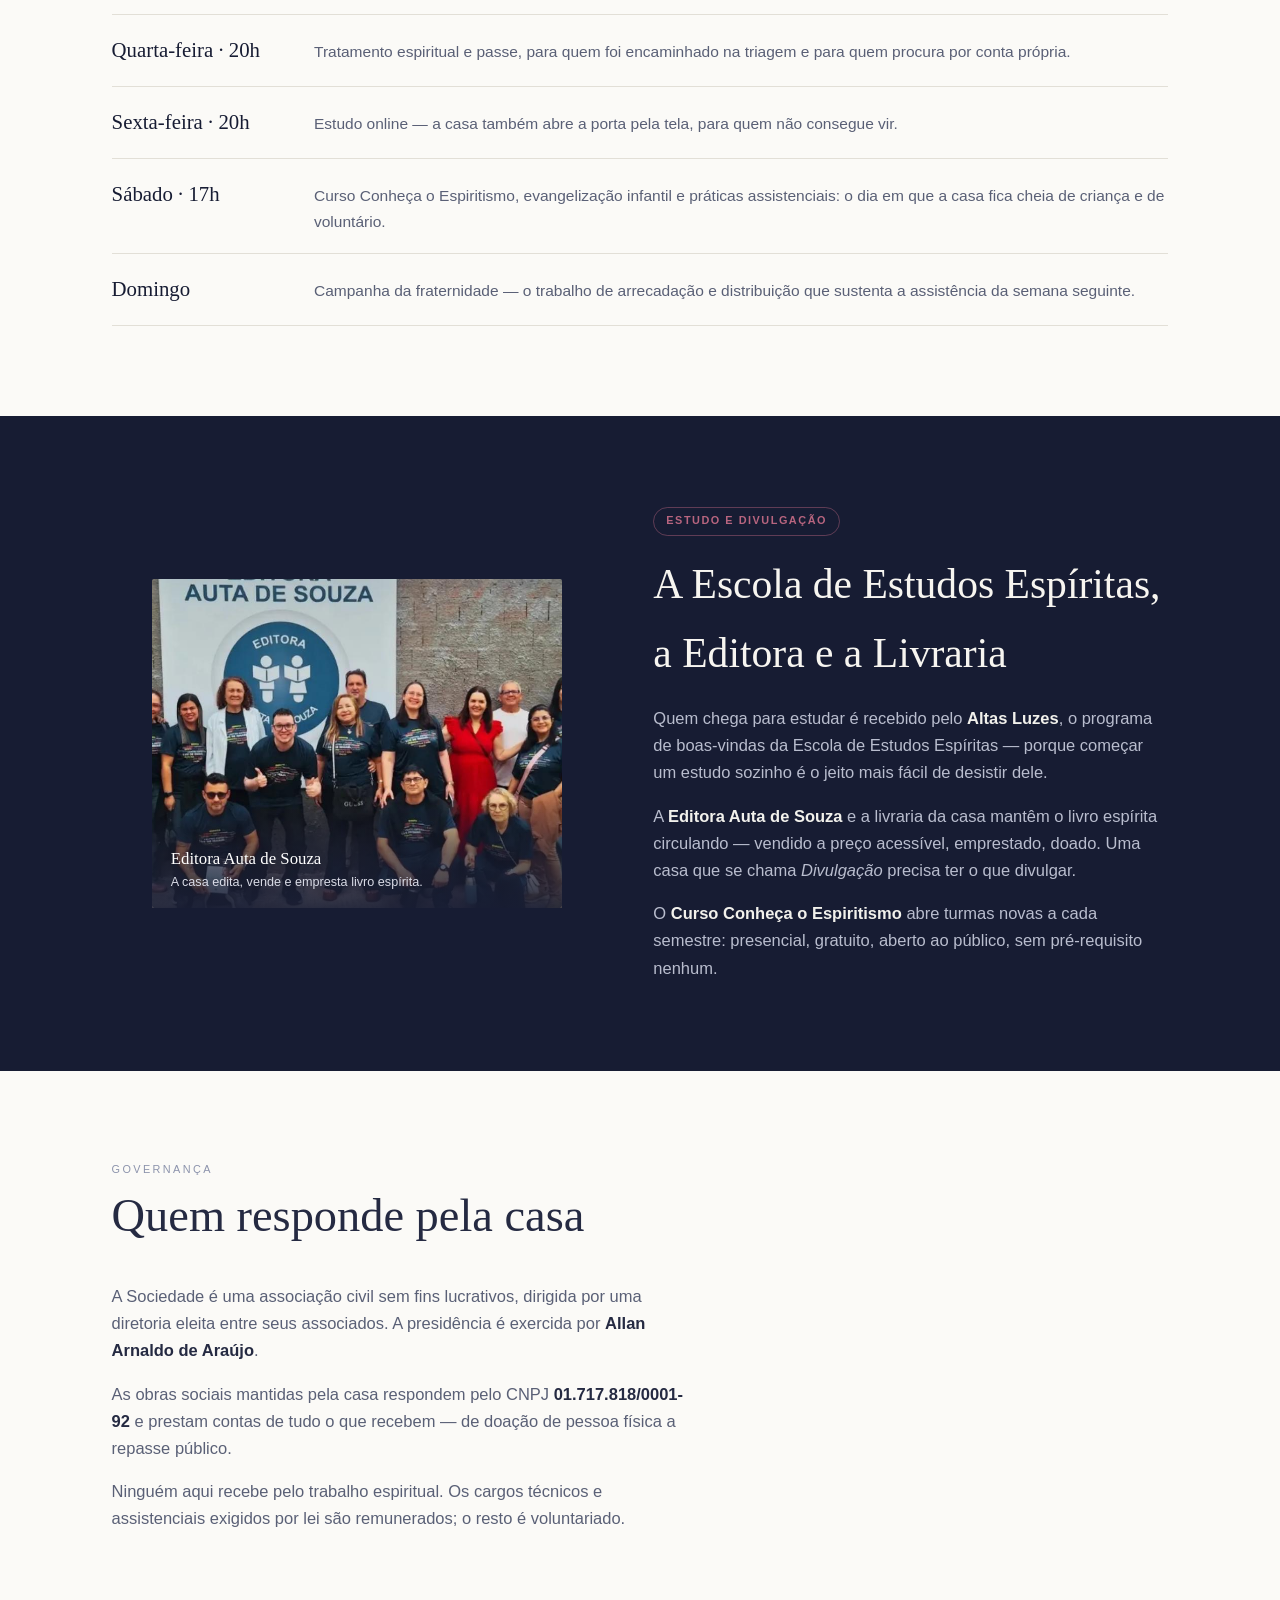
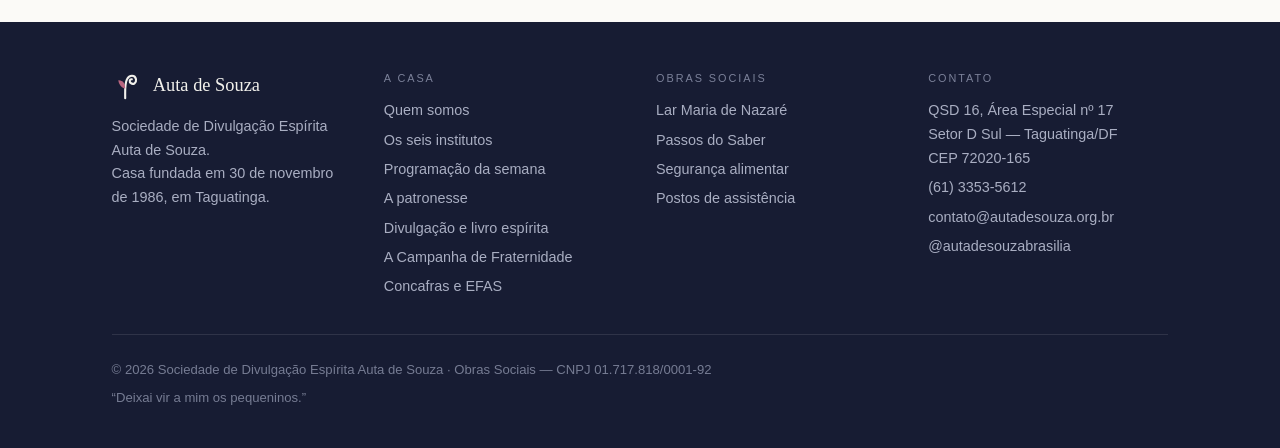
==== commit 983c6fdf: "Add files via upload" ====
--- a/a-casa.html
+++ b/a-casa.html
@@ -13,7 +13,7 @@
 <link rel="preconnect" href="https://fonts.googleapis.com">
 <link rel="preconnect" href="https://fonts.gstatic.com" crossorigin>
 <link rel="stylesheet" href="https://fonts.googleapis.com/css2?family=Cormorant+Garamond:ital,wght@0,300;0,400;0,500;0,600;1,300;1,400&family=IBM+Plex+Sans:ital,wght@0,300;0,400;0,500;0,600&display=swap">
-<link rel="stylesheet" href="assets/css/style.css?v=4">
+<link rel="stylesheet" href="assets/css/style.css?v=5">
 </head>
 <body>
 <a class="pular" href="#conteudo">Ir para o conteúdo</a>
@@ -29,6 +29,7 @@
         <li><a href="index.html">Início</a></li>
         <li><a href="a-casa.html" aria-current="page">A Casa</a></li>
         <li><a href="auta.html">Auta de Souza</a></li>
+        <li><a href="divulgacao.html">Divulgação</a></li>
         <li><a href="campanha.html">A Campanha</a></li>
         <li><a href="obras-sociais.html">Obras Sociais</a></li>
         <li><a href="participe.html">Participe</a></li>
@@ -177,6 +178,7 @@
           <li><a href="a-casa.html#institutos">Os seis institutos</a></li>
           <li><a href="a-casa.html#semana">Programação da semana</a></li>
           <li><a href="auta.html">A patronesse</a></li>
+          <li><a href="divulgacao.html">Divulgação e livro espírita</a></li>
           <li><a href="campanha.html">A Campanha de Fraternidade</a></li>
           <li><a href="concafras.html">Concafras e EFAS</a></li>
         </ul>
@@ -206,6 +208,6 @@
     </div>
   </div>
 </footer>
-<script src="assets/js/main.js?v=4"></script>
+<script src="assets/js/main.js?v=5"></script>
 </body>
 </html>
--- a/assets/css/style.css
+++ b/assets/css/style.css
@@ -299,3 +299,8 @@
 .verso small{display:block;font-family:var(--sans);font-style:normal;font-size:.7rem;letter-spacing:.16em;text-transform:uppercase;color:var(--mist);margin-top:1rem}
 .escuro .verso small{color:#7E85A0}
 .homenagem .retrato svg{width:64px;height:64px;opacity:.5}
+
+.hero-foto .declama{font-family:var(--serif);font-style:italic;font-weight:300;
+  font-size:clamp(1.35rem,2.6vw,2.05rem);line-height:1.25;color:var(--dalia-cl);
+  margin-top:.9rem;max-width:24ch;letter-spacing:.005em}
+.hero-foto .declama+.lead{margin-top:1.6rem}
